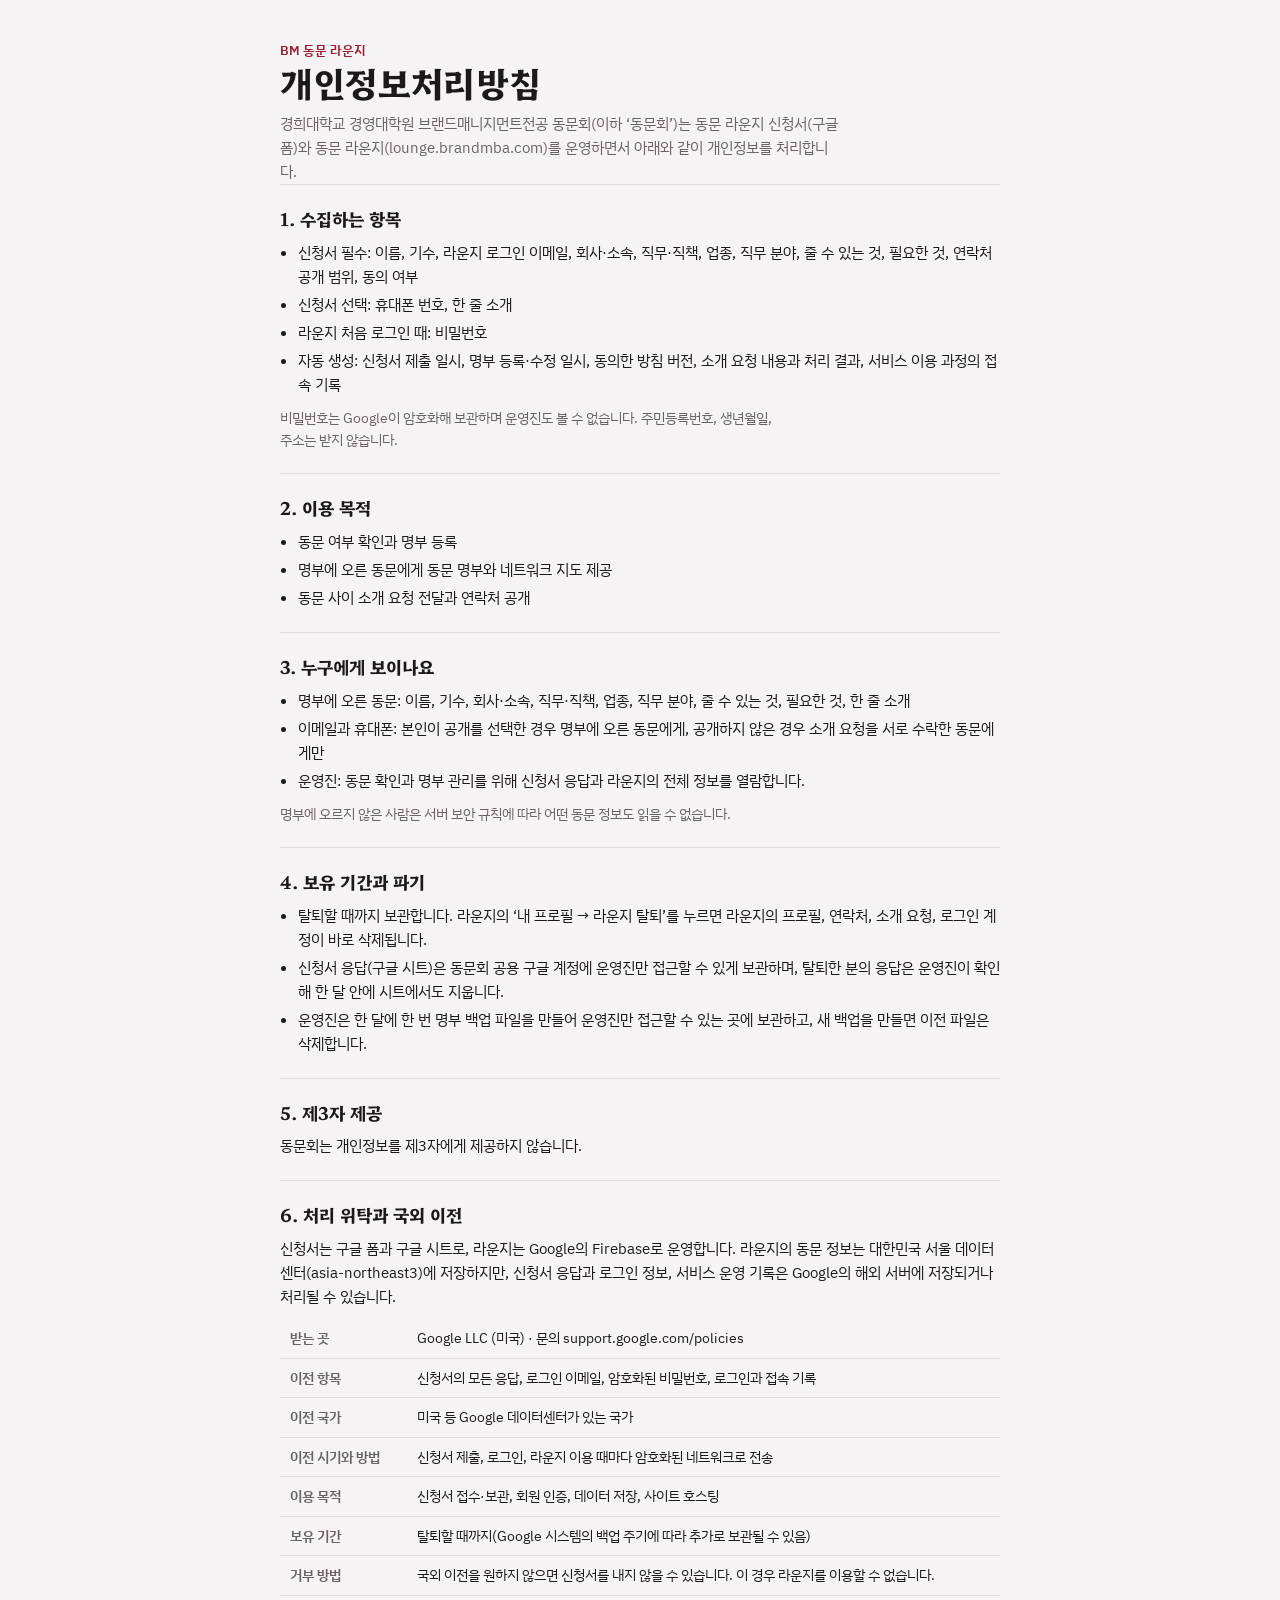
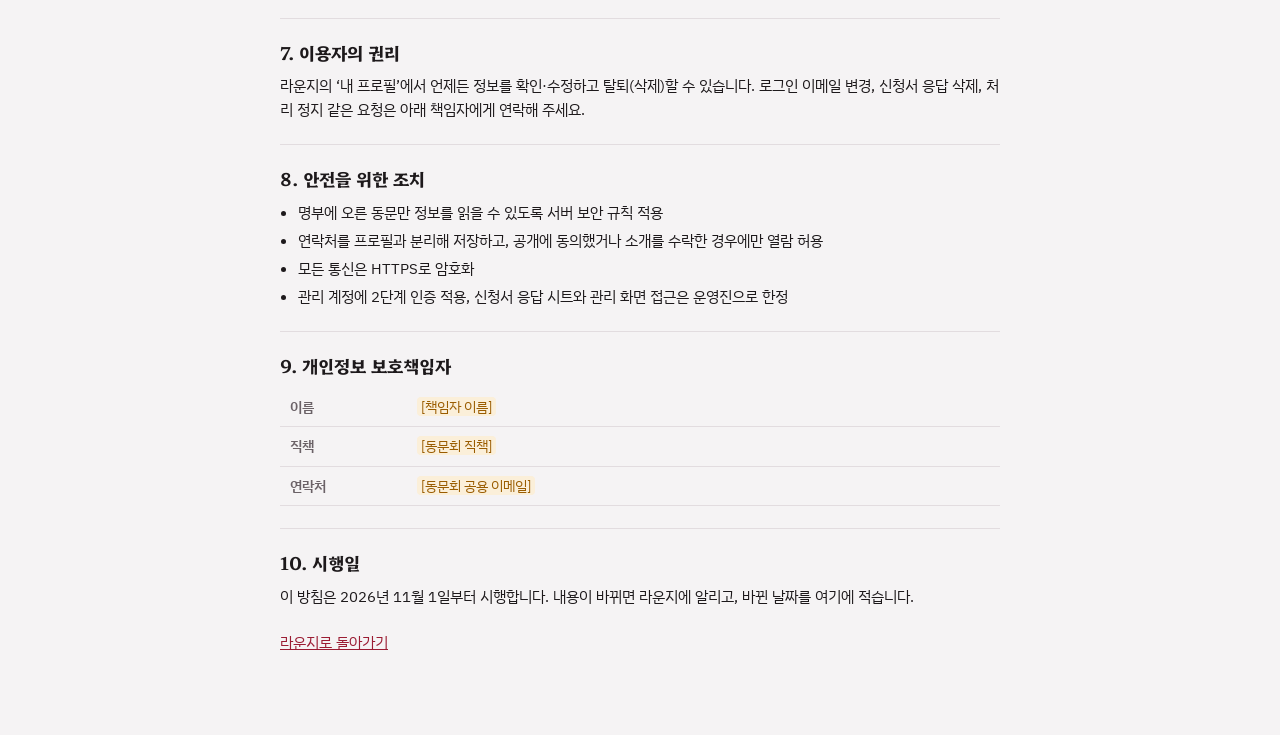
==== public/privacy.html @ b23e91c6 "BM 동문 라운지 첫 버전 - 구글 폼 신청서 → 운영진 가져오기 → 처음 로그인 흐름 - 네트워크 지도, 동문 명부, 소개 요청, 내 프로필·탈퇴 - 운영진 화면: 신청서 가져오" ====
<!doctype html>
<html lang="ko">
<head>
<meta charset="utf-8">
<meta name="viewport" content="width=device-width, initial-scale=1, viewport-fit=cover">
<title>개인정보처리방침 · BM 동문 라운지</title>
<meta name="robots" content="noindex">
<link rel="preconnect" href="https://fonts.googleapis.com">
<link rel="preconnect" href="https://fonts.gstatic.com" crossorigin>
<link rel="stylesheet" href="https://fonts.googleapis.com/css2?family=Hahmlet:wght@700&family=IBM+Plex+Sans+KR:wght@400;500;600&display=swap">
<link rel="stylesheet" href="styles.css">
<style>
.policy{max-width:760px;margin-inline:auto;padding-inline:20px;padding-block:40px 80px}
.policy h1{margin-bottom:8px}
.policy section{padding-block:22px;border-top:1px solid var(--line);display:grid;gap:10px}
.policy h2{font-size:1.1rem}
.policy ul{padding-left:1.2em;display:grid;gap:4px}
.policy table{border-collapse:collapse;width:100%;font-size:.88rem}
.policy th,.policy td{text-align:left;vertical-align:top;padding:8px 10px;border-bottom:1px solid var(--line)}
.policy th{width:9em;color:var(--muted);font-weight:600}
.fill{background:var(--warn-soft);color:var(--warn);padding:0 4px;border-radius:4px}
.tw{overflow-x:auto}
</style>
</head>
<body>
<article class="policy">
  <p class="eyebrow-k">BM 동문 라운지</p>
  <h1>개인정보처리방침</h1>
  <p class="sub">경희대학교 경영대학원 브랜드매니지먼트전공 동문회(이하 ‘동문회’)는 동문 라운지 신청서(구글 폼)와 동문 라운지(lounge.brandmba.com)를 운영하면서 아래와 같이 개인정보를 처리합니다.</p>

  <section>
    <h2>1. 수집하는 항목</h2>
    <ul>
      <li>신청서 필수: 이름, 기수, 라운지 로그인 이메일, 회사·소속, 직무·직책, 업종, 직무 분야, 줄 수 있는 것, 필요한 것, 연락처 공개 범위, 동의 여부</li>
      <li>신청서 선택: 휴대폰 번호, 한 줄 소개</li>
      <li>라운지 처음 로그인 때: 비밀번호</li>
      <li>자동 생성: 신청서 제출 일시, 명부 등록·수정 일시, 동의한 방침 버전, 소개 요청 내용과 처리 결과, 서비스 이용 과정의 접속 기록</li>
    </ul>
    <p class="hint">비밀번호는 Google이 암호화해 보관하며 운영진도 볼 수 없습니다. 주민등록번호, 생년월일, 주소는 받지 않습니다.</p>
  </section>

  <section>
    <h2>2. 이용 목적</h2>
    <ul>
      <li>동문 여부 확인과 명부 등록</li>
      <li>명부에 오른 동문에게 동문 명부와 네트워크 지도 제공</li>
      <li>동문 사이 소개 요청 전달과 연락처 공개</li>
    </ul>
  </section>

  <section>
    <h2>3. 누구에게 보이나요</h2>
    <ul>
      <li>명부에 오른 동문: 이름, 기수, 회사·소속, 직무·직책, 업종, 직무 분야, 줄 수 있는 것, 필요한 것, 한 줄 소개</li>
      <li>이메일과 휴대폰: 본인이 공개를 선택한 경우 명부에 오른 동문에게, 공개하지 않은 경우 소개 요청을 서로 수락한 동문에게만</li>
      <li>운영진: 동문 확인과 명부 관리를 위해 신청서 응답과 라운지의 전체 정보를 열람합니다.</li>
    </ul>
    <p class="hint">명부에 오르지 않은 사람은 서버 보안 규칙에 따라 어떤 동문 정보도 읽을 수 없습니다.</p>
  </section>

  <section>
    <h2>4. 보유 기간과 파기</h2>
    <ul>
      <li>탈퇴할 때까지 보관합니다. 라운지의 ‘내 프로필 → 라운지 탈퇴’를 누르면 라운지의 프로필, 연락처, 소개 요청, 로그인 계정이 바로 삭제됩니다.</li>
      <li>신청서 응답(구글 시트)은 동문회 공용 구글 계정에 운영진만 접근할 수 있게 보관하며, 탈퇴한 분의 응답은 운영진이 확인해 한 달 안에 시트에서도 지웁니다.</li>
      <li>운영진은 한 달에 한 번 명부 백업 파일을 만들어 운영진만 접근할 수 있는 곳에 보관하고, 새 백업을 만들면 이전 파일은 삭제합니다.</li>
    </ul>
  </section>

  <section>
    <h2>5. 제3자 제공</h2>
    <p>동문회는 개인정보를 제3자에게 제공하지 않습니다.</p>
  </section>

  <section>
    <h2>6. 처리 위탁과 국외 이전</h2>
    <p>신청서는 구글 폼과 구글 시트로, 라운지는 Google의 Firebase로 운영합니다. 라운지의 동문 정보는 대한민국 서울 데이터센터(asia-northeast3)에 저장하지만, 신청서 응답과 로그인 정보, 서비스 운영 기록은 Google의 해외 서버에 저장되거나 처리될 수 있습니다.</p>
    <div class="tw"><table>
      <tr><th>받는 곳</th><td>Google LLC (미국) · 문의 support.google.com/policies</td></tr>
      <tr><th>이전 항목</th><td>신청서의 모든 응답, 로그인 이메일, 암호화된 비밀번호, 로그인과 접속 기록</td></tr>
      <tr><th>이전 국가</th><td>미국 등 Google 데이터센터가 있는 국가</td></tr>
      <tr><th>이전 시기와 방법</th><td>신청서 제출, 로그인, 라운지 이용 때마다 암호화된 네트워크로 전송</td></tr>
      <tr><th>이용 목적</th><td>신청서 접수·보관, 회원 인증, 데이터 저장, 사이트 호스팅</td></tr>
      <tr><th>보유 기간</th><td>탈퇴할 때까지(Google 시스템의 백업 주기에 따라 추가로 보관될 수 있음)</td></tr>
      <tr><th>거부 방법</th><td>국외 이전을 원하지 않으면 신청서를 내지 않을 수 있습니다. 이 경우 라운지를 이용할 수 없습니다.</td></tr>
    </table></div>
  </section>

  <section>
    <h2>7. 이용자의 권리</h2>
    <p>라운지의 ‘내 프로필’에서 언제든 정보를 확인·수정하고 탈퇴(삭제)할 수 있습니다. 로그인 이메일 변경, 신청서 응답 삭제, 처리 정지 같은 요청은 아래 책임자에게 연락해 주세요.</p>
  </section>

  <section>
    <h2>8. 안전을 위한 조치</h2>
    <ul>
      <li>명부에 오른 동문만 정보를 읽을 수 있도록 서버 보안 규칙 적용</li>
      <li>연락처를 프로필과 분리해 저장하고, 공개에 동의했거나 소개를 수락한 경우에만 열람 허용</li>
      <li>모든 통신은 HTTPS로 암호화</li>
      <li>관리 계정에 2단계 인증 적용, 신청서 응답 시트와 관리 화면 접근은 운영진으로 한정</li>
    </ul>
  </section>

  <section>
    <h2>9. 개인정보 보호책임자</h2>
    <div class="tw"><table>
      <tr><th>이름</th><td><span class="fill">[책임자 이름]</span></td></tr>
      <tr><th>직책</th><td><span class="fill">[동문회 직책]</span></td></tr>
      <tr><th>연락처</th><td><span class="fill">[동문회 공용 이메일]</span></td></tr>
    </table></div>
  </section>

  <section>
    <h2>10. 시행일</h2>
    <p>이 방침은 2026년 11월 1일부터 시행합니다. 내용이 바뀌면 라운지에 알리고, 바뀐 날짜를 여기에 적습니다.</p>
  </section>

  <p><a href="./">라운지로 돌아가기</a></p>
</article>
</body>
</html>
---- public/styles.css ----
/* BM 동문 라운지
   종이 같은 바탕에 경희 크림슨 한 가지를 포인트로 쓰고,
   네트워크 지도만 어두운 밤하늘 무대로 둡니다(두 테마 모두 같은 무대). */
:root{
  --paper:#f5f3f4; --surface:#ffffff; --sunk:#eeeaec; --ink:#1d191b; --muted:#6b6267; --line:#e2dcdf;
  --crimson:#9b1c33; --crimson-ink:#ffffff; --crimson-soft:#f6e7ea;
  --ok:#1f7a4d; --ok-soft:#e2f1e8; --warn:#9a5c00; --warn-soft:#fbefd9; --danger:#b42318;
  --st-bg:#110c0f; --st-ink:#f1e9e4; --st-muted:#a3949a; --st-line:rgba(241,233,228,.12); --st-glass:rgba(26,17,22,.72);
  --st-amber:#c98500; --st-crimson:#ff5d79; --st-gold:#d9b46a;
  --display:'Hahmlet','Noto Serif KR','AppleMyungjo',serif;
  --body:'IBM Plex Sans KR','Apple SD Gothic Neo','Malgun Gothic',system-ui,sans-serif;
  --mono:'IBM Plex Mono',ui-monospace,'SFMono-Regular',Menlo,monospace;
  color-scheme:light;
}
@media (prefers-color-scheme: dark){
  :root{
    --paper:#141113; --surface:#1d191b; --sunk:#272225; --ink:#f2edef; --muted:#a69ca1; --line:#342e31;
    --crimson:#e5637a; --crimson-ink:#1b0b10; --crimson-soft:#3b1d25;
    --ok:#5cc48f; --ok-soft:#163024; --warn:#e5a845; --warn-soft:#33260f; --danger:#f97066;
    color-scheme:dark;
  }
}

/* ---------- 기본 ---------- */
*{box-sizing:border-box}
html{-webkit-text-size-adjust:100%}
body{margin:0;background:var(--paper);color:var(--ink);font-family:var(--body);font-size:15px;line-height:1.6;-webkit-font-smoothing:antialiased;padding-bottom:env(safe-area-inset-bottom,0px)}
[hidden]{display:none!important}
img{max-width:100%}
h1,h2,h3,h4{margin:0;text-wrap:balance}
h1{font-family:var(--display);font-weight:700;font-size:clamp(1.55rem,1.15rem + 1.5vw,2.2rem);line-height:1.25;letter-spacing:-.01em}
h2{font-family:var(--display);font-weight:700;font-size:1.2rem;line-height:1.35}
p,dl,dd,ol,ul{margin:0}
a{color:var(--crimson)}
button{font:inherit;color:inherit;cursor:pointer}
input,textarea{font:inherit;color:inherit}
code{font-family:var(--mono);font-size:.86em;background:var(--sunk);padding:2px 7px;border-radius:6px;overflow-wrap:anywhere}
:focus-visible{outline:2px solid var(--crimson);outline-offset:2px}
.wrap{max-width:1120px;margin-inline:auto;padding-inline:20px}
.wrap.narrow{max-width:760px}
.wrap.wide{max-width:1360px}
main{padding-block:28px 80px;min-height:60vh}
.sr-only{position:absolute;width:1px;height:1px;overflow:hidden;clip:rect(0 0 0 0);white-space:nowrap}
.eyebrow{font-family:var(--mono);font-size:.72rem;letter-spacing:.16em;color:var(--crimson)}
.eyebrow-k{font-size:.8rem;font-weight:600;color:var(--crimson)}
.sub{color:var(--muted);max-width:62ch}
.hint{color:var(--muted);font-size:.86rem;max-width:62ch}
.muted{color:var(--muted)}
.mini{font-size:.76rem;color:var(--muted)}
.card{background:var(--surface);border:1px solid var(--line);border-radius:14px}
.boot{display:flex;align-items:center;justify-content:center;gap:10px;padding-block:120px;color:var(--muted)}
.spinner{width:18px;height:18px;border-radius:50%;border:2px solid var(--line);border-top-color:var(--crimson);animation:spin .8s linear infinite}
@keyframes spin{to{transform:rotate(360deg)}}

/* ---------- 상단 바 ---------- */
.bar{background:var(--surface);border-bottom:1px solid var(--line);position:sticky;top:0;z-index:20;padding-top:env(safe-area-inset-top,0px)}
.bar-in{display:flex;align-items:center;gap:10px 24px;padding-block:10px;flex-wrap:wrap}
.brand{display:flex;align-items:center;gap:10px;text-decoration:none;color:var(--ink)}
.brand b{display:block;font-family:var(--display);font-size:1.05rem;line-height:1.2}
.brand small{display:block;font-size:.72rem;color:var(--muted)}
.nav{display:flex;gap:4px;flex:1;min-width:0;overflow-x:auto}
.nav a{position:relative;display:inline-flex;align-items:center;gap:6px;padding:8px 12px;border-radius:8px;color:var(--muted);font-weight:500;white-space:nowrap;text-decoration:none}
.nav a:hover{color:var(--ink);background:var(--sunk)}
.nav a[aria-current="page"]{color:var(--crimson);background:var(--crimson-soft);font-weight:600}
.dot-n{min-width:18px;height:18px;padding:0 5px;border-radius:999px;background:var(--crimson);color:var(--crimson-ink);font-size:.7rem;font-weight:700;display:inline-flex;align-items:center;justify-content:center}
.who{display:flex;align-items:center;gap:10px;margin-left:auto;min-width:0}
.who-name{font-weight:600;font-size:.9rem;white-space:nowrap;overflow:hidden;text-overflow:ellipsis}
.who-name span{color:var(--muted);font-weight:400}
@media (max-width:760px){.brand small{display:none}.nav{order:3;flex-basis:100%}}

/* ---------- 버튼 ---------- */
.btn{display:inline-flex;align-items:center;justify-content:center;gap:6px;border-radius:8px;padding:10px 16px;font-weight:600;font-size:.92rem;border:1px solid transparent;line-height:1.2;min-height:42px;text-align:center;text-decoration:none}
.btn:disabled{opacity:.6;cursor:progress}
.btn-primary{background:var(--crimson);color:var(--crimson-ink)}
.btn-primary:hover:not(:disabled){filter:brightness(1.08)}
.btn-ghost{background:var(--surface);border-color:var(--line);color:var(--ink)}
.btn-ghost:hover:not(:disabled){border-color:var(--muted)}
.btn-danger{background:var(--danger);color:#fff}
.btn-danger-ghost{background:none;border-color:var(--danger);color:var(--danger)}
.btn-sm{padding:6px 12px;min-height:34px;font-size:.84rem}
.btn-block{width:100%}
.linklike{border:0;background:none;color:var(--muted);text-decoration:underline;text-underline-offset:3px;padding:0;font-size:.85rem;justify-self:start}
.row-btns{display:flex;flex-wrap:wrap;gap:8px;align-items:center}

/* ---------- 로그인 ---------- */
.login{display:grid;grid-template-columns:minmax(0,1.1fr) minmax(0,.9fr);gap:56px;align-items:start;padding-block:16px}
@media (max-width:880px){.login{grid-template-columns:minmax(0,1fr);gap:28px}}
.login-intro{display:grid;gap:18px;align-content:start}
.login-intro h1{font-size:clamp(2.1rem,1.3rem + 2.8vw,3.3rem);line-height:1.12;letter-spacing:-.02em}
.lead{font-size:1.03rem;color:var(--muted);max-width:44ch}
.flow{list-style:none;padding:0;display:grid;grid-template-columns:repeat(4,minmax(0,1fr));gap:10px;counter-reset:f;margin-top:6px}
@media (max-width:560px){.flow{grid-template-columns:repeat(2,minmax(0,1fr))}}
.flow li{display:grid;gap:2px;padding-top:10px;border-top:2px solid var(--line);font-size:.84rem;counter-increment:f}
.flow li b::before{content:counter(f) ". ";color:var(--crimson)}
.flow li span{color:var(--muted)}
.login-box{padding:24px;display:grid;gap:18px}
.tabs{display:flex;border-bottom:1px solid var(--line)}
.tabs button{flex:1;border:0;background:none;padding:10px;font-weight:600;color:var(--muted);border-bottom:2px solid transparent;margin-bottom:-1px}
.tabs button[aria-selected="true"]{color:var(--ink);border-color:var(--crimson)}
.stack{display:grid;gap:14px}
.or{display:flex;align-items:center;gap:10px;color:var(--muted);font-size:.8rem}
.or::before,.or::after{content:"";flex:1;height:1px;background:var(--line)}

/* ---------- 폼 ---------- */
.page-head{display:grid;gap:6px;margin-bottom:22px}
.page-head.split{grid-template-columns:minmax(0,auto) minmax(0,1fr);align-items:end;gap:8px 40px}
.page-head.split .sub{justify-self:end;text-align:right;max-width:52ch}
@media (max-width:900px){.page-head.split{grid-template-columns:minmax(0,1fr)}.page-head.split .sub{justify-self:start;text-align:left}}
.field{display:grid;gap:6px;min-width:0}
.field label,.label{font-size:.86rem;font-weight:600}
.field small,.label small{font-weight:400;color:var(--muted);margin-left:6px;font-variant-numeric:tabular-nums}
.static{min-height:44px;display:flex;align-items:center;padding:0 12px;border-radius:8px;background:var(--sunk);color:var(--muted)}
input[type=text],input[type=email],input[type=password],input[type=search],input[type=tel],textarea{width:100%;background:var(--surface);border:1px solid var(--line);border-radius:8px;padding:10px 12px;min-height:44px}
textarea{resize:vertical;line-height:1.55}
input:focus,textarea:focus{border-color:var(--crimson);outline:none;box-shadow:0 0 0 3px var(--crimson-soft)}
[aria-invalid="true"]{border-color:var(--crimson)}
.picks[aria-invalid="true"] .pick{border-color:var(--crimson)}
.ferr{color:var(--danger);font-size:.8rem}
.ferr:empty{display:none}
.fs{display:grid;gap:16px;padding-block:22px;border-top:1px solid var(--line)}
.g2{display:grid;grid-template-columns:repeat(2,minmax(0,1fr));gap:14px}
@media (max-width:560px){.g2{grid-template-columns:minmax(0,1fr)}}
.picks{display:flex;flex-wrap:wrap;gap:8px}
.picks:focus{outline:none}
.pick{display:inline-flex;align-items:center;gap:6px;border:1px solid var(--line);background:var(--surface);border-radius:999px;padding:6px 13px;font-size:.86rem;color:var(--ink);min-height:36px}
.pick:hover{border-color:var(--muted)}
.pick[aria-pressed="true"]{background:var(--crimson-soft);border-color:var(--crimson);color:var(--crimson);font-weight:600}
.check{display:grid;grid-template-columns:auto minmax(0,1fr);gap:10px;align-items:start;font-size:.9rem;cursor:pointer}
.check input{width:18px;height:18px;margin:3px 0 0;accent-color:var(--crimson)}
.check small{display:block;color:var(--muted);font-size:.8rem}
.form-foot{display:flex;flex-wrap:wrap;align-items:center;gap:10px;justify-content:flex-end;padding-top:20px;border-top:1px solid var(--line)}
.err-sum{color:var(--danger);font-size:.86rem;margin-right:auto}

/* ---------- 인증·대기 ---------- */
.pend{padding:28px;display:grid;gap:18px}
.steps{list-style:none;padding:0;display:grid;grid-template-columns:repeat(3,minmax(0,1fr));gap:10px}
.steps li{display:grid;gap:2px;padding-top:10px;border-top:3px solid var(--line);font-size:.84rem}
.steps li b{font-size:.92rem}
.steps li span{color:var(--muted)}
.steps li.done{border-color:var(--ok)}
.steps li.now,.steps li.warn{border-color:var(--warn)}
.kv{display:grid;grid-template-columns:max-content minmax(0,1fr);gap:10px 18px;font-size:.9rem;align-items:baseline}
.kv dt{color:var(--muted);font-size:.84rem}
.tags{display:flex;flex-wrap:wrap;gap:4px}
.tag{font-size:.76rem;padding:2px 9px;border-radius:999px;background:var(--sunk);color:var(--ink)}
.badge{display:inline-flex;align-items:center;font-size:.72rem;font-weight:600;padding:2px 9px;border-radius:999px;line-height:1.6;white-space:nowrap;background:var(--sunk);color:var(--muted)}
.badge.warn{background:var(--warn-soft);color:var(--warn)}
.badge.ok{background:var(--ok-soft);color:var(--ok)}
.me-tag{font-family:var(--body);font-size:.7rem;background:var(--crimson);color:var(--crimson-ink);padding:1px 8px;border-radius:999px;font-weight:600;line-height:1.6}

/* ---------- 명부 ---------- */
.toolbar{display:grid;gap:12px;margin-bottom:12px}
.toolbar input[type=search]{min-height:48px;font-size:1rem}
.filters{display:flex;flex-wrap:wrap;gap:6px}
.toggle{display:inline-flex;align-items:center;gap:8px;font-size:.9rem;cursor:pointer;justify-self:start}
.toggle input{accent-color:var(--crimson);width:18px;height:18px;margin:0}
.count{color:var(--muted);font-size:.85rem;margin-bottom:12px;font-variant-numeric:tabular-nums}
.dir-grid{display:grid;grid-template-columns:repeat(auto-fill,minmax(250px,1fr));gap:12px}
.dcard{display:grid;gap:6px;align-content:start;text-align:left;background:var(--surface);border:1px solid var(--line);border-radius:14px;padding:16px;color:var(--ink);transition:border-color .15s}
.dcard:hover{border-color:var(--crimson)}
.dtop{display:flex;justify-content:space-between;gap:8px;font-size:.78rem;color:var(--muted)}
.coh{font-variant-numeric:tabular-nums;font-weight:600;color:var(--ink)}
.dname{font-family:var(--display);font-size:1.2rem;font-weight:700;display:flex;align-items:center;gap:8px;line-height:1.3}
.drole{font-size:.86rem;color:var(--muted)}
.dmatch{font-size:.78rem;color:var(--crimson);font-weight:600}
.empty{grid-column:1/-1;padding:28px;text-align:center;color:var(--muted);border:1px dashed var(--line);border-radius:14px}

/* ---------- 소개 요청 ---------- */
.isec{display:grid;gap:10px;margin-bottom:28px}
.isec h2 .muted{font-family:var(--body);font-weight:500;font-size:.9rem;margin-left:4px}
.icard{background:var(--surface);border:1px solid var(--line);border-radius:14px;padding:16px 18px;display:grid;gap:10px}
.icard header{display:flex;flex-wrap:wrap;align-items:center;gap:6px 10px}
.icard header b{font-size:1rem}
.icard header > span:not(.badge){color:var(--muted);font-size:.85rem}
.icard time{margin-left:auto;font-size:.8rem;color:var(--muted)}
.imsg{white-space:pre-wrap;font-size:.92rem;padding-left:12px;border-left:2px solid var(--line)}
.contact{font-size:.9rem;display:flex;flex-wrap:wrap;gap:8px;align-items:center}

/* ---------- 내 프로필 ---------- */
.me-grid{display:grid;grid-template-columns:minmax(0,340px) minmax(0,1fr);gap:16px;align-items:start}
@media (max-width:780px){.me-grid{grid-template-columns:minmax(0,1fr)}}
.mcard{background-color:var(--crimson);color:var(--crimson-ink);border-radius:16px;padding:20px 22px;display:grid;gap:28px;min-height:210px;align-content:space-between;
  background-image:repeating-radial-gradient(circle at 118% 128%,transparent 0 13px,color-mix(in srgb,var(--crimson-ink) 9%,transparent) 13px 14px)}
.mc-top{display:flex;align-items:center;justify-content:space-between;gap:10px}
.mc-eyebrow{font-family:var(--mono);font-size:.68rem;letter-spacing:.16em;text-align:right;line-height:1.5}
.mc-name{font-family:var(--display);font-size:1.75rem;font-weight:700;line-height:1.2}
.mc-meta{font-size:.9rem}
.mc-no{font-family:var(--mono);font-size:.76rem;letter-spacing:.1em;margin-top:6px;opacity:.85}
.me-body{padding:20px;display:grid;gap:18px}
.me-links{margin-top:16px;padding:16px 20px;display:flex;flex-wrap:wrap;gap:12px;align-items:center;justify-content:space-between}
.me-links b{color:var(--crimson);font-variant-numeric:tabular-nums}
.danger{margin-top:40px;padding-top:20px;border-top:1px solid var(--line);display:grid;gap:8px;justify-items:start}
.danger h2{font-size:1rem}

/* ---------- 운영진 ---------- */
.tiles{display:grid;grid-template-columns:repeat(auto-fit,minmax(160px,1fr));gap:12px;margin-bottom:28px}
.tile{padding:16px 18px;display:grid;gap:2px}
.tile span{font-size:.8rem;color:var(--muted)}
.tile b{font-family:var(--display);font-size:1.85rem;font-variant-numeric:tabular-nums;line-height:1.2}
.tile b small{font-family:var(--body);font-size:.85rem;font-weight:500;color:var(--muted);margin-left:2px}
.tile.warn b{color:var(--warn)}
.adm-sec{margin-bottom:28px;display:grid;gap:10px}
.adm-all{padding:0}
.adm-all summary{cursor:pointer;padding:14px 18px;font-weight:600}
.adm-all .arows{padding:0 12px 12px}
.sec-head{display:flex;align-items:center;gap:10px;flex-wrap:wrap}
.sec-head .push{margin-left:auto}
.arows{display:grid;gap:8px}
.arow{display:grid;grid-template-columns:minmax(0,1.4fr) minmax(0,1.5fr) minmax(0,1fr) auto auto;gap:8px 16px;align-items:center;background:var(--surface);border:1px solid var(--line);border-radius:12px;padding:12px 16px}
.a-who b{font-size:.98rem}
.a-who > span{color:var(--muted);font-size:.85rem;margin-left:4px}
.a-who small{display:block;color:var(--muted);font-size:.78rem;overflow-wrap:anywhere}
.a-job{font-size:.88rem}
.a-ind{font-size:.85rem;color:var(--muted)}
.a-date{font-size:.8rem;color:var(--muted);font-variant-numeric:tabular-nums;white-space:nowrap}
.a-act{display:flex;gap:6px;flex-wrap:wrap}
@media (max-width:760px){
  .arow{grid-template-columns:minmax(0,1fr) auto}
  .a-job,.a-ind{grid-column:1}
  .a-date{grid-column:2;grid-row:1;justify-self:end}
  .a-act{grid-column:1/-1}
}
.two{display:grid;grid-template-columns:repeat(auto-fit,minmax(280px,1fr));gap:12px;margin-bottom:20px}
.dist,.backup{padding:18px;display:grid;gap:12px;align-content:start}
.drow{display:grid;grid-template-columns:9em minmax(0,1fr) 2.2em;gap:10px;align-items:center;font-size:.84rem}
.dbar{height:8px;border-radius:999px;background:var(--sunk);overflow:hidden}
.dbar i{display:block;height:100%;border-radius:999px;background:var(--crimson)}
.drow b{text-align:right;font-variant-numeric:tabular-nums}

/* ---------- 신청서 가져오기 ---------- */
.linkish{color:var(--crimson);font-weight:600}
.imp{padding:20px;display:grid;gap:14px;margin-bottom:28px}
.howto{padding-left:1.2em;display:grid;gap:4px;font-size:.9rem;color:var(--muted);max-width:72ch}
.howto b{color:var(--ink);font-weight:600}
.howto li::marker{color:var(--crimson);font-weight:700}
.imp-opts{gap:10px 20px}
.imp-opts .check{font-size:.86rem}
.file-btn{cursor:pointer}
.file-btn:focus-within{outline:2px solid var(--crimson);outline-offset:2px}
.imp-sum{display:flex;flex-wrap:wrap;gap:6px 18px;font-size:.9rem;padding:12px 14px;border-radius:10px;background:var(--sunk)}
.imp-sum b{font-family:var(--display);font-size:1.15rem;margin-right:2px;font-variant-numeric:tabular-nums}
.imp-sum .w b{color:var(--warn)}
.imp-sum .e b{color:var(--danger)}
.imp-table{overflow:auto;max-height:420px;border:1px solid var(--line);border-radius:10px;margin-block:10px}
.imp-table table{border-collapse:collapse;width:100%;min-width:560px;font-size:.84rem}
.imp-table th,.imp-table td{text-align:left;padding:7px 10px;border-bottom:1px solid var(--line);vertical-align:top}
.imp-table th{position:sticky;top:0;background:var(--surface);font-size:.74rem;color:var(--muted);font-weight:600}
.imp-table td.num{font-variant-numeric:tabular-nums;white-space:nowrap}
.imp-table td small{display:block;color:var(--danger);font-size:.76rem}
.imp-table tr.ok td:last-child{color:var(--ok);font-weight:600}
.imp-table tr.warn td:last-child{color:var(--warn);font-weight:600}
.imp-table tr.err td:last-child{color:var(--danger);font-weight:600}
.imp-fatal{color:var(--danger);font-size:.9rem}
.imp-done{padding:12px 14px;border-radius:10px;background:var(--ok-soft);color:var(--ok);font-size:.9rem}
#adm-q{margin-bottom:4px}

/* ---------- 모달·알림 ---------- */
#modal{position:fixed;inset:0;z-index:50;display:grid;place-items:center;padding:16px}
.m-back{position:absolute;inset:0;background:rgba(18,8,12,.5)}
.m-panel{position:relative;background:var(--surface);color:var(--ink);border-radius:16px;max-width:560px;width:100%;max-height:calc(100% - 16px);overflow:auto;padding:24px;display:grid;gap:16px;box-shadow:0 24px 60px rgba(0,0,0,.28);outline:none}
.m-x{position:absolute;top:10px;right:10px;width:38px;height:38px;border:0;background:none;font-size:1.4rem;line-height:1;color:var(--muted);border-radius:8px}
.m-x:hover{background:var(--sunk)}
.pm-head{display:grid;gap:4px;padding-right:36px}
.pm-head h2{font-size:1.5rem;display:flex;align-items:center;gap:8px}
.intro{font-size:.95rem;padding-left:12px;border-left:2px solid var(--line)}
.rel{background:var(--crimson-soft);border-radius:10px;padding:12px 14px;font-size:.9rem;display:grid;gap:4px}
.rel b{color:var(--crimson)}
#toast{position:fixed;left:50%;bottom:calc(20px + env(safe-area-inset-bottom,0px));transform:translate(-50%,8px);background:var(--ink);color:var(--paper);padding:12px 18px;border-radius:12px;font-size:.9rem;width:max-content;max-width:min(560px,calc(100% - 32px));opacity:0;transition:opacity .2s,transform .2s;z-index:60;box-shadow:0 10px 30px rgba(0,0,0,.2)}
#toast.show{opacity:1;transform:translate(-50%,0)}

/* ---------- 네트워크 지도 무대 ---------- */
.nv-stage{position:relative;background:var(--st-bg);color:var(--st-ink);border-radius:22px;overflow:hidden;box-shadow:0 40px 90px -50px rgba(70,10,28,.7)}
.nv-viz{position:relative;height:clamp(600px,78vh,820px)}
.nv-cv{position:absolute;inset:0;width:100%;height:100%;display:block;cursor:grab}
.nv-stage :focus-visible{outline-color:var(--st-crimson)}
.nv-glass{background:var(--st-glass);backdrop-filter:blur(16px) saturate(1.2);-webkit-backdrop-filter:blur(16px) saturate(1.2);border:1px solid var(--st-line);border-radius:12px}
.nv-ov{position:absolute;left:16px;right:16px;display:flex;flex-wrap:wrap;gap:10px;pointer-events:none;z-index:3}
.nv-ov > *{pointer-events:auto}
.nv-top{top:16px;align-items:center}
.nv-bot{bottom:16px;align-items:flex-end;justify-content:space-between}
@media (min-width:980px){.nv-ov{right:364px}}
.nv-pills{display:inline-flex;padding:4px;gap:2px}
.nv-pills button{border:0;background:none;color:var(--st-muted);padding:7px 14px;border-radius:9px;font-size:.86rem;font-weight:500;white-space:nowrap;transition:background-color .2s,color .2s}
.nv-pills button:hover{color:var(--st-ink)}
.nv-pills button[aria-pressed="true"]{background:rgba(241,233,228,.13);color:var(--st-ink);font-weight:600}
.nv-search{position:relative;flex:1 1 200px;max-width:300px;margin-left:auto}
.nv-search input{width:100%;background:var(--st-glass);border:1px solid var(--st-line);color:var(--st-ink);padding:10px 14px;min-height:42px;border-radius:12px;outline:none;box-shadow:none}
.nv-search input::placeholder{color:var(--st-muted)}
.nv-search input:focus{border-color:rgba(255,93,121,.6);box-shadow:none}
.nv-sugg{position:absolute;top:calc(100% + 6px);left:0;right:0;list-style:none;margin:0;padding:6px;max-height:300px;overflow:auto}
.nv-sugg button{width:100%;text-align:left;border:0;background:none;color:var(--st-ink);padding:8px 10px;border-radius:8px;font-size:.86rem}
.nv-sugg button:hover,.nv-sugg button:focus-visible{background:rgba(241,233,228,.1);outline:none}
.nv-sugg span{color:var(--st-muted);margin-left:6px;font-size:.78rem}
.nv-none{padding:8px 10px;color:var(--st-muted);font-size:.84rem}
.nv-legend{display:flex;flex-wrap:wrap;align-items:center;gap:6px 16px;padding:10px 14px;font-size:.82rem;max-width:620px}
.nv-legend label{display:inline-flex;align-items:center;gap:7px;cursor:pointer}
.nv-legend input{accent-color:var(--st-crimson);width:15px;height:15px;margin:0}
.nv-legend .nv-me-l{cursor:default}
.nv-lh{flex-basis:100%;color:var(--st-muted);font-size:.74rem}
.nv-ring{width:11px;height:11px;border-radius:50%;border:1.5px solid var(--st-gold);display:inline-block;flex:none}
.nv-sw{display:block;flex:none}
.nv-zoom{display:flex;flex-direction:column;padding:4px;gap:2px}
.nv-zoom button{width:36px;height:36px;border:0;background:none;color:var(--st-ink);border-radius:8px;font-size:1.05rem;line-height:1}
.nv-zoom button:hover{background:rgba(241,233,228,.1)}
.nv-tip{position:absolute;z-index:4;pointer-events:none;padding:9px 12px;font-size:.8rem;line-height:1.5;max-width:250px}
.nv-tip b{font-weight:600}
.nv-tip span{color:var(--st-muted)}
.nv-empty{position:absolute;left:50%;top:50%;transform:translate(-50%,-50%);z-index:2;display:grid;gap:4px;padding:16px 20px;max-width:340px;text-align:center;font-size:.86rem}
.nv-empty span{color:var(--st-muted)}
@media (min-width:980px){.nv-empty{left:calc(50% - 174px)}}

.nv-panel{padding:20px;display:grid;gap:18px;align-content:start;z-index:3}
@media (min-width:980px){.nv-panel{position:absolute;top:16px;right:16px;bottom:16px;width:332px;overflow:auto;scrollbar-width:thin;scrollbar-color:rgba(241,233,228,.2) transparent}}
@media (max-width:979px){
  .nv-viz{height:600px}
  .nv-panel{border-top:1px solid var(--st-line);background:transparent;backdrop-filter:none;-webkit-backdrop-filter:none;border-radius:0;border-inline:0;border-bottom:0}
}
.nv-panel.swap{animation:nv-in .45s cubic-bezier(.2,.7,.2,1)}
@keyframes nv-in{from{opacity:0;transform:translateY(6px)}to{opacity:1;transform:none}}
.nv-k{font-family:var(--mono);font-size:.68rem;letter-spacing:.18em;color:var(--st-gold)}
.nv-panel h2{font-family:var(--display);font-weight:700;font-size:1.6rem;line-height:1.25;letter-spacing:-.01em;color:var(--st-ink)}
.nv-me{font-family:var(--body);font-size:.72rem;font-weight:600;padding:2px 9px;border-radius:999px;border:1px solid var(--st-gold);color:var(--st-gold);vertical-align:middle}
.nv-d{color:var(--st-muted);font-size:.86rem}
.nv-ptop{display:flex;align-items:center;justify-content:space-between;gap:10px}
.nv-close{border:1px solid var(--st-line);background:none;color:var(--st-ink);border-radius:999px;padding:4px 12px;font-size:.78rem}
.nv-close:hover{border-color:var(--st-muted)}
.nv-meta{font-size:.84rem;color:var(--st-muted);margin-top:-10px}
.nv-org{font-size:.95rem}
.nv-org span{color:var(--st-muted)}
.nv-give{display:grid;gap:10px}
.nv-give h4{font-size:.74rem;font-weight:600;color:var(--st-muted);margin-bottom:5px}
.nv-chips{display:flex;flex-wrap:wrap;gap:5px}
.nv-chip{font-size:.78rem;padding:3px 10px;border-radius:999px;border:1px solid var(--st-line)}
.nv-chip.give{border-color:rgba(201,133,0,.75)}
.nv-chip.need{border-color:rgba(255,93,121,.6)}
.nv-actions{display:flex;gap:8px;flex-wrap:wrap}
.nv-btn{border:1px solid var(--st-line);background:rgba(241,233,228,.05);color:var(--st-ink);border-radius:10px;padding:8px 14px;font-size:.84rem;font-weight:600;justify-self:start}
.nv-btn:hover{border-color:var(--st-muted)}
.nv-btn.primary{background:var(--st-crimson);border-color:var(--st-crimson);color:#1b0b10}
.nv-sec{display:grid;gap:6px}
.nv-sec h3{display:flex;align-items:baseline;gap:8px;font-size:.8rem;font-weight:600;color:var(--st-muted)}
.nv-sec h3 b{margin-left:auto;color:var(--st-ink);font-variant-numeric:tabular-nums}
.nv-h{font-size:.74rem;color:var(--st-muted);margin-top:-2px}
.nv-row{display:grid;gap:1px;text-align:left;width:100%;border:1px solid var(--st-line);background:rgba(241,233,228,.035);border-radius:10px;padding:8px 11px;color:var(--st-ink);transition:border-color .2s,background-color .2s}
.nv-row:hover{border-color:rgba(255,93,121,.55);background:rgba(255,93,121,.06)}
.nv-pn{font-weight:600;font-size:.88rem}
.nv-pn i{font-style:normal;font-weight:400;color:var(--st-muted);margin-left:6px;font-size:.78rem}
.nv-pw{font-size:.76rem;color:var(--st-gold)}
.nv-names{display:flex;flex-wrap:wrap;gap:5px}
.nv-nm{border:1px solid var(--st-line);background:none;color:var(--st-ink);border-radius:999px;padding:3px 10px;font-size:.78rem}
.nv-nm:hover{border-color:var(--st-muted)}
.nv-more{font-size:.76rem;color:var(--st-muted);align-self:center}
.nv-bar{display:grid;grid-template-columns:7.6em minmax(0,1fr) 2.8em;gap:10px;align-items:center;font-size:.8rem}
.nv-tr{height:6px;border-radius:999px;background:rgba(241,233,228,.08);overflow:hidden}
.nv-tr i{display:block;height:100%;width:var(--w);border-radius:999px;background:var(--st-amber);animation:nv-grow 1.1s cubic-bezier(.2,.7,.2,1) both}
@keyframes nv-grow{from{width:0}}
.nv-bar b{text-align:right;font-weight:600;font-variant-numeric:tabular-nums}
.nv-note{display:flex;gap:9px;align-items:center;font-size:.78rem;color:var(--st-muted);border-top:1px solid var(--st-line);padding-top:14px}

@media (prefers-reduced-motion:reduce){*{animation:none!important;transition:none!important}}
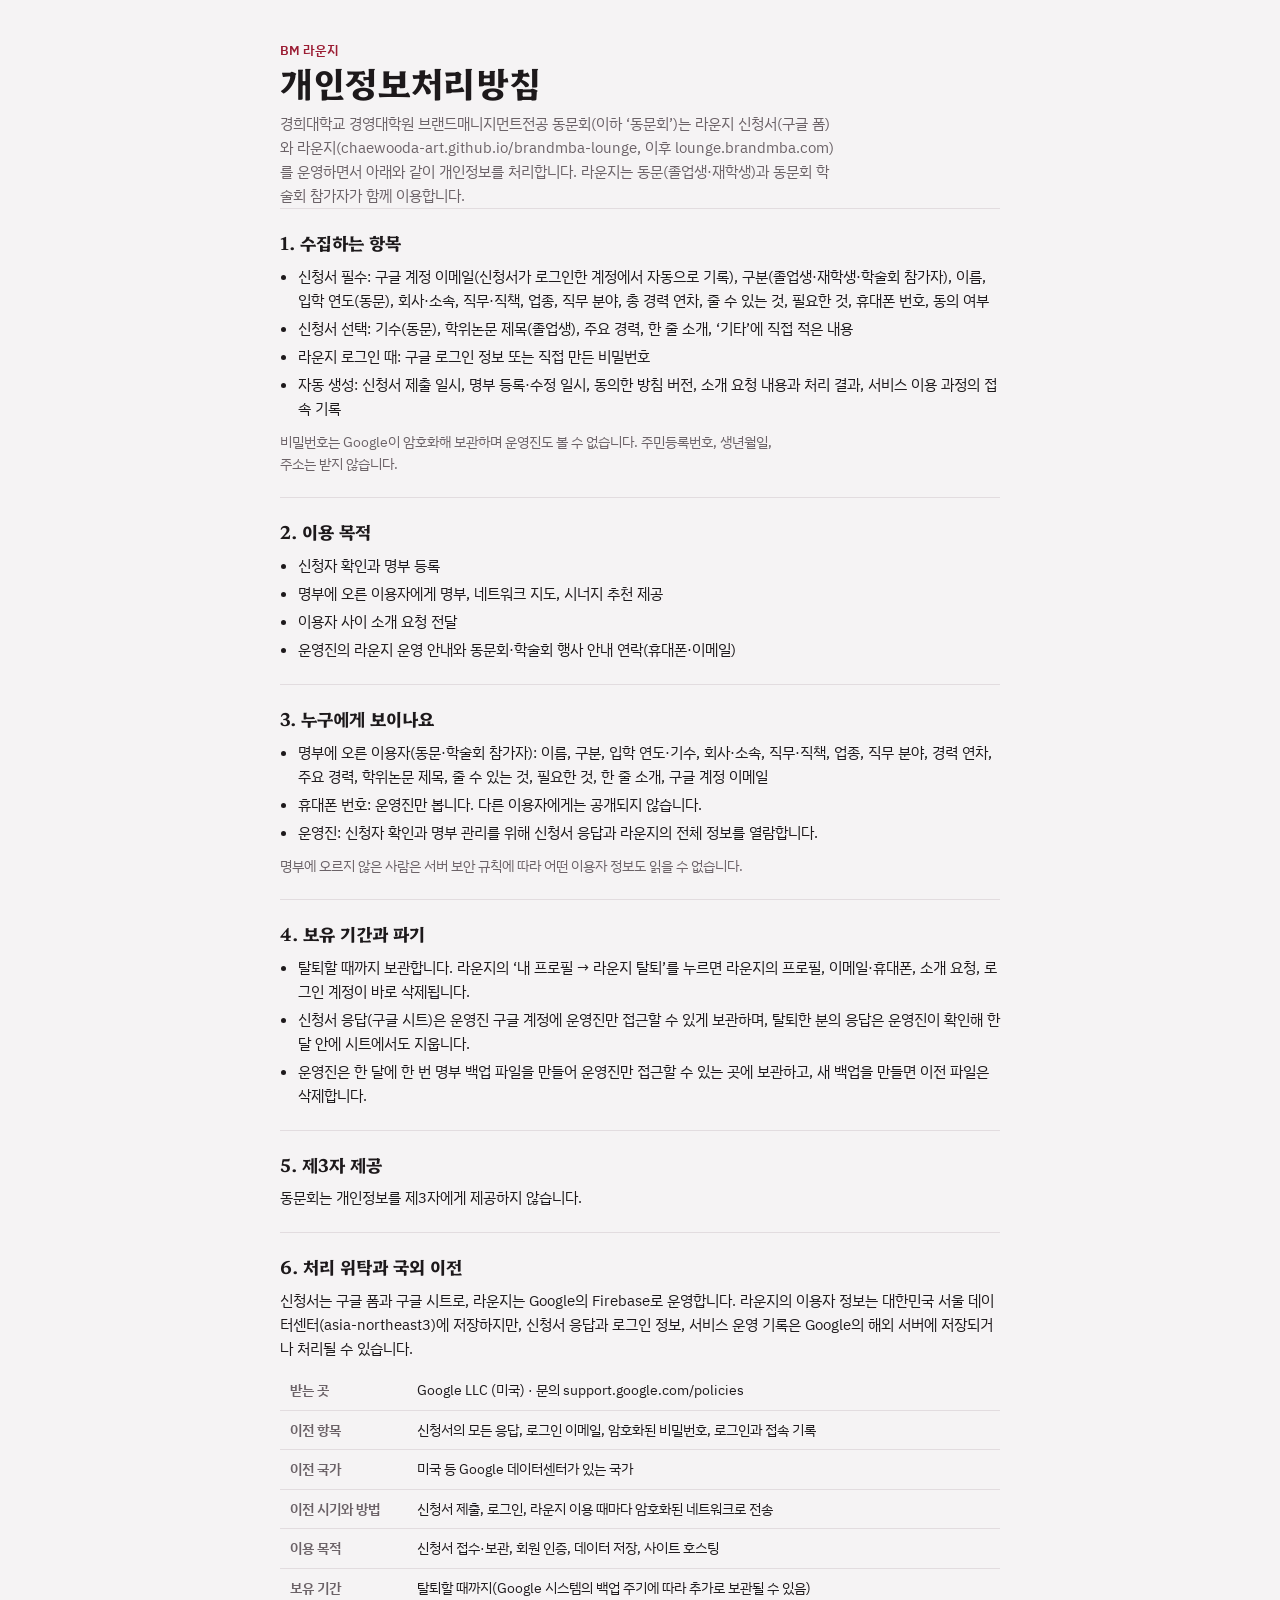
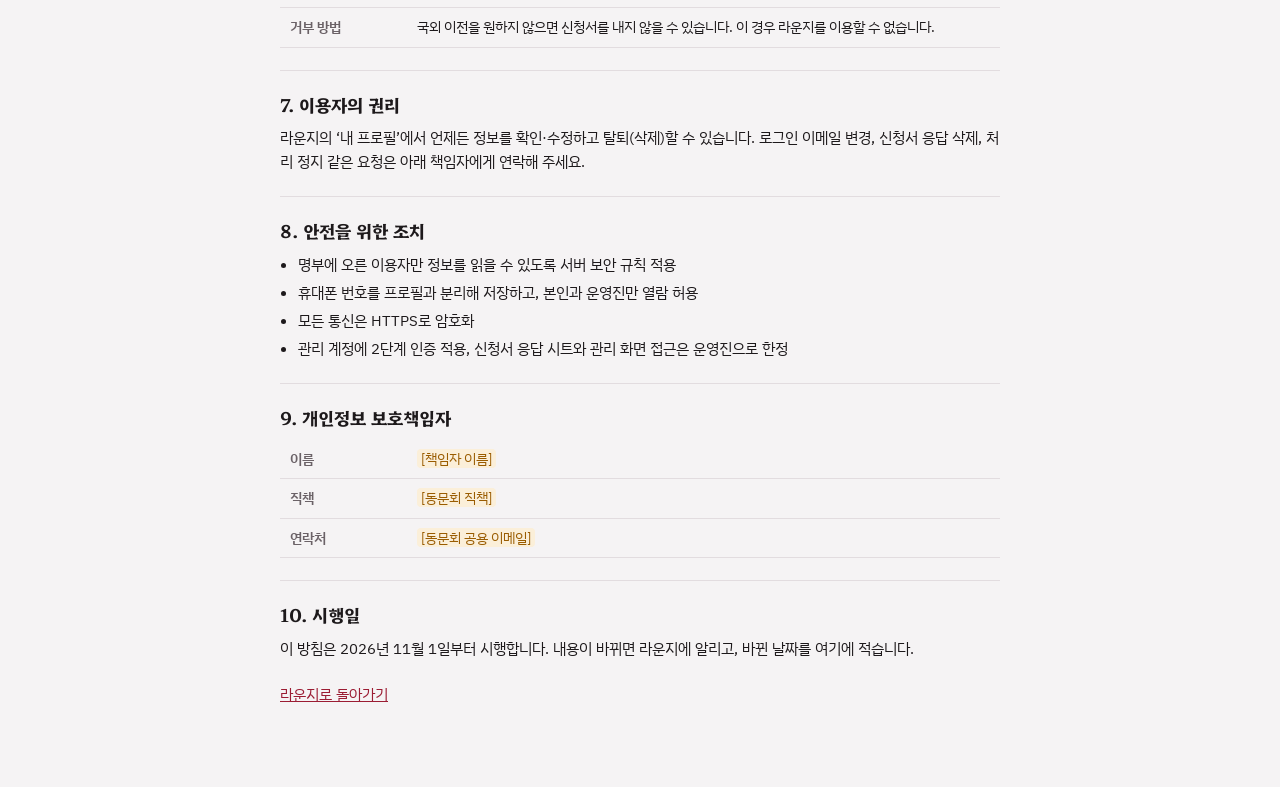
==== commit 71b035f3: "라운지 2판: 구분 3종(졸업생·재학생·학술회 참가자), 입학 연도·직무 복수·기타 직접 입력·경력·논문, 이메일 공개·휴대폰 운영진 전용, 시너지 추천, 구글 로그인 Co-Aut" ====
--- a/public/privacy.html
+++ b/public/privacy.html
@@ -24,16 +24,16 @@
 </head>
 <body>
 <article class="policy">
-  <p class="eyebrow-k">BM 동문 라운지</p>
+  <p class="eyebrow-k">BM 라운지</p>
   <h1>개인정보처리방침</h1>
-  <p class="sub">경희대학교 경영대학원 브랜드매니지먼트전공 동문회(이하 ‘동문회’)는 동문 라운지 신청서(구글 폼)와 동문 라운지(lounge.brandmba.com)를 운영하면서 아래와 같이 개인정보를 처리합니다.</p>
+  <p class="sub">경희대학교 경영대학원 브랜드매니지먼트전공 동문회(이하 ‘동문회’)는 라운지 신청서(구글 폼)와 라운지(chaewooda-art.github.io/brandmba-lounge, 이후 lounge.brandmba.com)를 운영하면서 아래와 같이 개인정보를 처리합니다. 라운지는 동문(졸업생·재학생)과 동문회 학술회 참가자가 함께 이용합니다.</p>
 
   <section>
     <h2>1. 수집하는 항목</h2>
     <ul>
-      <li>신청서 필수: 이름, 기수, 라운지 로그인 이메일, 회사·소속, 직무·직책, 업종, 직무 분야, 줄 수 있는 것, 필요한 것, 연락처 공개 범위, 동의 여부</li>
-      <li>신청서 선택: 휴대폰 번호, 한 줄 소개</li>
-      <li>라운지 처음 로그인 때: 비밀번호</li>
+      <li>신청서 필수: 구글 계정 이메일(신청서가 로그인한 계정에서 자동으로 기록), 구분(졸업생·재학생·학술회 참가자), 이름, 입학 연도(동문), 회사·소속, 직무·직책, 업종, 직무 분야, 총 경력 연차, 줄 수 있는 것, 필요한 것, 휴대폰 번호, 동의 여부</li>
+      <li>신청서 선택: 기수(동문), 학위논문 제목(졸업생), 주요 경력, 한 줄 소개, ‘기타’에 직접 적은 내용</li>
+      <li>라운지 로그인 때: 구글 로그인 정보 또는 직접 만든 비밀번호</li>
       <li>자동 생성: 신청서 제출 일시, 명부 등록·수정 일시, 동의한 방침 버전, 소개 요청 내용과 처리 결과, 서비스 이용 과정의 접속 기록</li>
     </ul>
     <p class="hint">비밀번호는 Google이 암호화해 보관하며 운영진도 볼 수 없습니다. 주민등록번호, 생년월일, 주소는 받지 않습니다.</p>
@@ -42,27 +42,28 @@
   <section>
     <h2>2. 이용 목적</h2>
     <ul>
-      <li>동문 여부 확인과 명부 등록</li>
-      <li>명부에 오른 동문에게 동문 명부와 네트워크 지도 제공</li>
-      <li>동문 사이 소개 요청 전달과 연락처 공개</li>
+      <li>신청자 확인과 명부 등록</li>
+      <li>명부에 오른 이용자에게 명부, 네트워크 지도, 시너지 추천 제공</li>
+      <li>이용자 사이 소개 요청 전달</li>
+      <li>운영진의 라운지 운영 안내와 동문회·학술회 행사 안내 연락(휴대폰·이메일)</li>
     </ul>
   </section>
 
   <section>
     <h2>3. 누구에게 보이나요</h2>
     <ul>
-      <li>명부에 오른 동문: 이름, 기수, 회사·소속, 직무·직책, 업종, 직무 분야, 줄 수 있는 것, 필요한 것, 한 줄 소개</li>
-      <li>이메일과 휴대폰: 본인이 공개를 선택한 경우 명부에 오른 동문에게, 공개하지 않은 경우 소개 요청을 서로 수락한 동문에게만</li>
-      <li>운영진: 동문 확인과 명부 관리를 위해 신청서 응답과 라운지의 전체 정보를 열람합니다.</li>
+      <li>명부에 오른 이용자(동문·학술회 참가자): 이름, 구분, 입학 연도·기수, 회사·소속, 직무·직책, 업종, 직무 분야, 경력 연차, 주요 경력, 학위논문 제목, 줄 수 있는 것, 필요한 것, 한 줄 소개, 구글 계정 이메일</li>
+      <li>휴대폰 번호: 운영진만 봅니다. 다른 이용자에게는 공개되지 않습니다.</li>
+      <li>운영진: 신청자 확인과 명부 관리를 위해 신청서 응답과 라운지의 전체 정보를 열람합니다.</li>
     </ul>
-    <p class="hint">명부에 오르지 않은 사람은 서버 보안 규칙에 따라 어떤 동문 정보도 읽을 수 없습니다.</p>
+    <p class="hint">명부에 오르지 않은 사람은 서버 보안 규칙에 따라 어떤 이용자 정보도 읽을 수 없습니다.</p>
   </section>
 
   <section>
     <h2>4. 보유 기간과 파기</h2>
     <ul>
-      <li>탈퇴할 때까지 보관합니다. 라운지의 ‘내 프로필 → 라운지 탈퇴’를 누르면 라운지의 프로필, 연락처, 소개 요청, 로그인 계정이 바로 삭제됩니다.</li>
-      <li>신청서 응답(구글 시트)은 동문회 공용 구글 계정에 운영진만 접근할 수 있게 보관하며, 탈퇴한 분의 응답은 운영진이 확인해 한 달 안에 시트에서도 지웁니다.</li>
+      <li>탈퇴할 때까지 보관합니다. 라운지의 ‘내 프로필 → 라운지 탈퇴’를 누르면 라운지의 프로필, 이메일·휴대폰, 소개 요청, 로그인 계정이 바로 삭제됩니다.</li>
+      <li>신청서 응답(구글 시트)은 운영진 구글 계정에 운영진만 접근할 수 있게 보관하며, 탈퇴한 분의 응답은 운영진이 확인해 한 달 안에 시트에서도 지웁니다.</li>
       <li>운영진은 한 달에 한 번 명부 백업 파일을 만들어 운영진만 접근할 수 있는 곳에 보관하고, 새 백업을 만들면 이전 파일은 삭제합니다.</li>
     </ul>
   </section>
@@ -74,7 +75,7 @@
 
   <section>
     <h2>6. 처리 위탁과 국외 이전</h2>
-    <p>신청서는 구글 폼과 구글 시트로, 라운지는 Google의 Firebase로 운영합니다. 라운지의 동문 정보는 대한민국 서울 데이터센터(asia-northeast3)에 저장하지만, 신청서 응답과 로그인 정보, 서비스 운영 기록은 Google의 해외 서버에 저장되거나 처리될 수 있습니다.</p>
+    <p>신청서는 구글 폼과 구글 시트로, 라운지는 Google의 Firebase로 운영합니다. 라운지의 이용자 정보는 대한민국 서울 데이터센터(asia-northeast3)에 저장하지만, 신청서 응답과 로그인 정보, 서비스 운영 기록은 Google의 해외 서버에 저장되거나 처리될 수 있습니다.</p>
     <div class="tw"><table>
       <tr><th>받는 곳</th><td>Google LLC (미국) · 문의 support.google.com/policies</td></tr>
       <tr><th>이전 항목</th><td>신청서의 모든 응답, 로그인 이메일, 암호화된 비밀번호, 로그인과 접속 기록</td></tr>
@@ -94,8 +95,8 @@
   <section>
     <h2>8. 안전을 위한 조치</h2>
     <ul>
-      <li>명부에 오른 동문만 정보를 읽을 수 있도록 서버 보안 규칙 적용</li>
-      <li>연락처를 프로필과 분리해 저장하고, 공개에 동의했거나 소개를 수락한 경우에만 열람 허용</li>
+      <li>명부에 오른 이용자만 정보를 읽을 수 있도록 서버 보안 규칙 적용</li>
+      <li>휴대폰 번호를 프로필과 분리해 저장하고, 본인과 운영진만 열람 허용</li>
       <li>모든 통신은 HTTPS로 암호화</li>
       <li>관리 계정에 2단계 인증 적용, 신청서 응답 시트와 관리 화면 접근은 운영진으로 한정</li>
     </ul>
--- a/public/styles.css
+++ b/public/styles.css
@@ -357,4 +357,59 @@
 .nv-bar b{text-align:right;font-weight:600;font-variant-numeric:tabular-nums}
 .nv-note{display:flex;gap:9px;align-items:center;font-size:.78rem;color:var(--st-muted);border-top:1px solid var(--st-line);padding-top:14px}
 
+a.nv-btn{text-decoration:none;display:inline-flex;align-items:center}
+
+/* ---------- 경력·논문 ---------- */
+.career{list-style:none;padding:0;display:grid;gap:2px}
+.career li{padding-left:14px;position:relative}
+.career li::before{content:"";position:absolute;left:2px;top:.72em;width:5px;height:5px;border-radius:50%;background:var(--crimson)}
+.career-in{display:grid;gap:8px}
+.dcareer{font-size:.8rem;color:var(--muted);display:flex;gap:6px;align-items:baseline;min-width:0;overflow:hidden;text-overflow:ellipsis;white-space:nowrap}
+.dcareer i{font-style:normal;font-size:.7rem;font-weight:600;color:var(--ink);background:var(--sunk);padding:0 7px;border-radius:999px;flex:none}
+.dcareer small{flex:none}
+
+/* ---------- 시너지 추천 ---------- */
+.nudge{background:var(--warn-soft);color:var(--ink);border-radius:12px;padding:12px 16px;font-size:.88rem;margin-bottom:18px;display:flex;flex-wrap:wrap;gap:6px 12px;align-items:center}
+.nudge .linklike{color:var(--warn);font-weight:600}
+.msec{display:grid;gap:12px;margin-bottom:22px}
+.rec-grid{display:grid;grid-template-columns:repeat(auto-fill,minmax(270px,1fr));gap:12px}
+.rcard{display:grid;grid-template-rows:auto 1fr auto;gap:10px;background:var(--surface);border:1px solid var(--line);border-radius:14px;padding:16px;transition:border-color .15s}
+.rcard:hover{border-color:var(--crimson)}
+.rc-main{display:grid;gap:4px;text-align:left;border:0;background:none;padding:0;color:var(--ink)}
+.rc-cta{display:flex;gap:8px;flex-wrap:wrap;align-items:center}
+.why{list-style:none;padding:0;display:grid;gap:5px;align-content:start}
+.why li{font-size:.82rem;line-height:1.45;padding:5px 10px 5px 26px;border-radius:8px;background:var(--sunk);position:relative}
+.why li::before{position:absolute;left:9px;top:5px;font-weight:700;font-size:.8rem}
+.why .w-get{background:var(--crimson-soft)}
+.why .w-get::before{content:"←";color:var(--crimson)}
+.why .w-give{background:var(--crimson-soft)}
+.why .w-give::before{content:"→";color:var(--crimson)}
+.why .w-co::before{content:"◆";color:var(--warn);font-size:.66rem;top:7px}
+.why .w-ind::before,.why .w-fn::before{content:"●";color:var(--muted);font-size:.6rem;top:8px}
+.why .w-thesis::before{content:"✎";color:var(--ok)}
+.why .w-senior::before,.why .w-junior::before{content:"↕";color:var(--ok)}
+.rel .why li{background:var(--surface)}
+.rel-h{font-weight:600;font-size:.84rem;color:var(--crimson)}
+.msec-card{padding:18px;display:grid;gap:12px;align-content:start}
+.m-h3{font-size:.92rem;font-weight:600;display:flex;gap:6px;align-items:baseline;margin-top:4px}
+.ind-bars{display:grid;gap:4px}
+.drow.ib{border:0;background:none;padding:6px 8px;margin:0 -8px;border-radius:8px;text-align:left;color:var(--ink)}
+.drow.ib:hover{background:var(--sunk)}
+.drow.ib.mine span:first-child{font-weight:600}
+.drow.ib em{font-style:normal;font-size:.7rem;color:var(--crimson);margin-left:4px}
+.pchips{display:flex;flex-wrap:wrap;gap:6px;align-items:center}
+.pchip{display:inline-flex;align-items:baseline;gap:6px;border:1px solid var(--line);background:var(--surface);border-radius:999px;padding:4px 12px;font-size:.84rem;color:var(--ink)}
+button.pchip:hover{border-color:var(--crimson)}
+.pchip small{color:var(--muted);font-size:.72rem}
+.pchip.me{background:var(--crimson);border-color:var(--crimson);color:var(--crimson-ink);font-weight:600}
+.co-list{display:grid;gap:12px}
+.co-row{display:grid;grid-template-columns:minmax(0,1fr) auto;gap:6px 10px;padding-bottom:12px;border-bottom:1px solid var(--line)}
+.co-row:last-child{border-bottom:0;padding-bottom:0}
+.co-row .pchips{grid-column:1/-1}
+.co-row.mine b{color:var(--crimson)}
+.auto{padding:18px;display:grid;gap:8px;margin-bottom:16px;border-left:3px solid var(--ok)}
+
+.why .w-bridge::before{content:"⇄";color:var(--ok)}
+.g-first{gap:8px}
+
 @media (prefers-reduced-motion:reduce){*{animation:none!important;transition:none!important}}
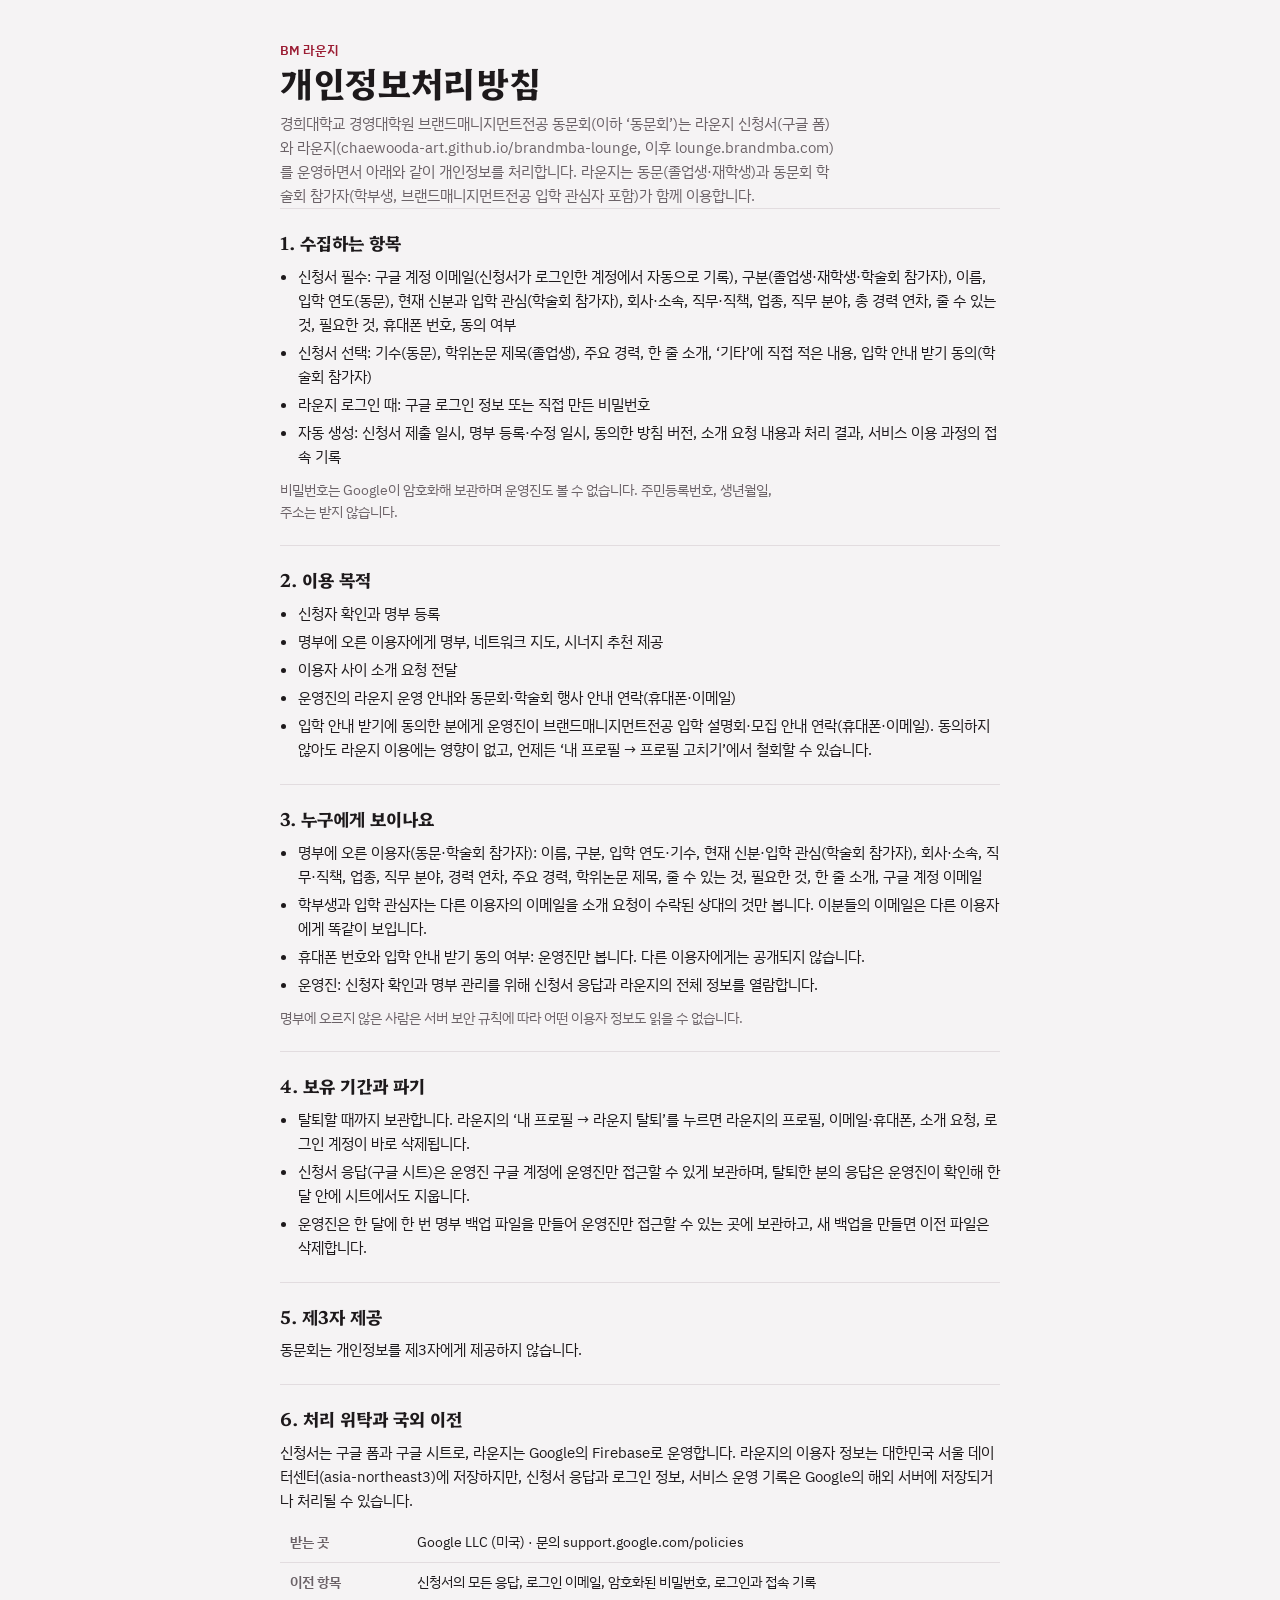
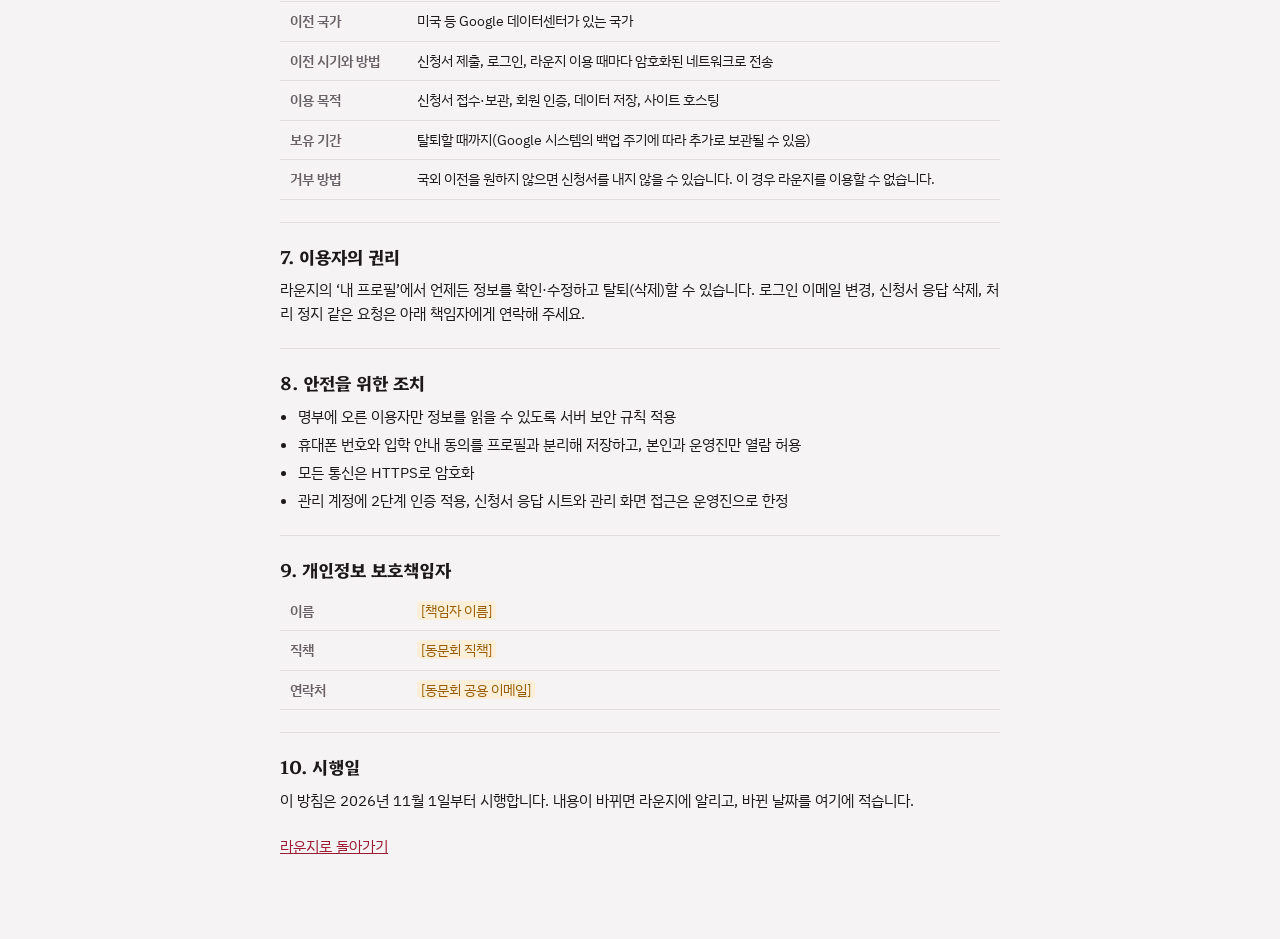
==== commit de93d8ec: "3판: 학술회 참가자 신분·입학 관심, 학부생·입학 관심자 이메일은 수락된 연결만 - 신청서: 학술회 참가자 정보 쪽(현재 신분, 입학 관심, 입학 안내 받기) 추가, addCon" ====
--- a/public/privacy.html
+++ b/public/privacy.html
@@ -26,13 +26,13 @@
 <article class="policy">
   <p class="eyebrow-k">BM 라운지</p>
   <h1>개인정보처리방침</h1>
-  <p class="sub">경희대학교 경영대학원 브랜드매니지먼트전공 동문회(이하 ‘동문회’)는 라운지 신청서(구글 폼)와 라운지(chaewooda-art.github.io/brandmba-lounge, 이후 lounge.brandmba.com)를 운영하면서 아래와 같이 개인정보를 처리합니다. 라운지는 동문(졸업생·재학생)과 동문회 학술회 참가자가 함께 이용합니다.</p>
+  <p class="sub">경희대학교 경영대학원 브랜드매니지먼트전공 동문회(이하 ‘동문회’)는 라운지 신청서(구글 폼)와 라운지(chaewooda-art.github.io/brandmba-lounge, 이후 lounge.brandmba.com)를 운영하면서 아래와 같이 개인정보를 처리합니다. 라운지는 동문(졸업생·재학생)과 동문회 학술회 참가자(학부생, 브랜드매니지먼트전공 입학 관심자 포함)가 함께 이용합니다.</p>
 
   <section>
     <h2>1. 수집하는 항목</h2>
     <ul>
-      <li>신청서 필수: 구글 계정 이메일(신청서가 로그인한 계정에서 자동으로 기록), 구분(졸업생·재학생·학술회 참가자), 이름, 입학 연도(동문), 회사·소속, 직무·직책, 업종, 직무 분야, 총 경력 연차, 줄 수 있는 것, 필요한 것, 휴대폰 번호, 동의 여부</li>
-      <li>신청서 선택: 기수(동문), 학위논문 제목(졸업생), 주요 경력, 한 줄 소개, ‘기타’에 직접 적은 내용</li>
+      <li>신청서 필수: 구글 계정 이메일(신청서가 로그인한 계정에서 자동으로 기록), 구분(졸업생·재학생·학술회 참가자), 이름, 입학 연도(동문), 현재 신분과 입학 관심(학술회 참가자), 회사·소속, 직무·직책, 업종, 직무 분야, 총 경력 연차, 줄 수 있는 것, 필요한 것, 휴대폰 번호, 동의 여부</li>
+      <li>신청서 선택: 기수(동문), 학위논문 제목(졸업생), 주요 경력, 한 줄 소개, ‘기타’에 직접 적은 내용, 입학 안내 받기 동의(학술회 참가자)</li>
       <li>라운지 로그인 때: 구글 로그인 정보 또는 직접 만든 비밀번호</li>
       <li>자동 생성: 신청서 제출 일시, 명부 등록·수정 일시, 동의한 방침 버전, 소개 요청 내용과 처리 결과, 서비스 이용 과정의 접속 기록</li>
     </ul>
@@ -46,14 +46,16 @@
       <li>명부에 오른 이용자에게 명부, 네트워크 지도, 시너지 추천 제공</li>
       <li>이용자 사이 소개 요청 전달</li>
       <li>운영진의 라운지 운영 안내와 동문회·학술회 행사 안내 연락(휴대폰·이메일)</li>
+      <li>입학 안내 받기에 동의한 분에게 운영진이 브랜드매니지먼트전공 입학 설명회·모집 안내 연락(휴대폰·이메일). 동의하지 않아도 라운지 이용에는 영향이 없고, 언제든 ‘내 프로필 → 프로필 고치기’에서 철회할 수 있습니다.</li>
     </ul>
   </section>
 
   <section>
     <h2>3. 누구에게 보이나요</h2>
     <ul>
-      <li>명부에 오른 이용자(동문·학술회 참가자): 이름, 구분, 입학 연도·기수, 회사·소속, 직무·직책, 업종, 직무 분야, 경력 연차, 주요 경력, 학위논문 제목, 줄 수 있는 것, 필요한 것, 한 줄 소개, 구글 계정 이메일</li>
-      <li>휴대폰 번호: 운영진만 봅니다. 다른 이용자에게는 공개되지 않습니다.</li>
+      <li>명부에 오른 이용자(동문·학술회 참가자): 이름, 구분, 입학 연도·기수, 현재 신분·입학 관심(학술회 참가자), 회사·소속, 직무·직책, 업종, 직무 분야, 경력 연차, 주요 경력, 학위논문 제목, 줄 수 있는 것, 필요한 것, 한 줄 소개, 구글 계정 이메일</li>
+      <li>학부생과 입학 관심자는 다른 이용자의 이메일을 소개 요청이 수락된 상대의 것만 봅니다. 이분들의 이메일은 다른 이용자에게 똑같이 보입니다.</li>
+      <li>휴대폰 번호와 입학 안내 받기 동의 여부: 운영진만 봅니다. 다른 이용자에게는 공개되지 않습니다.</li>
       <li>운영진: 신청자 확인과 명부 관리를 위해 신청서 응답과 라운지의 전체 정보를 열람합니다.</li>
     </ul>
     <p class="hint">명부에 오르지 않은 사람은 서버 보안 규칙에 따라 어떤 이용자 정보도 읽을 수 없습니다.</p>
@@ -96,7 +98,7 @@
     <h2>8. 안전을 위한 조치</h2>
     <ul>
       <li>명부에 오른 이용자만 정보를 읽을 수 있도록 서버 보안 규칙 적용</li>
-      <li>휴대폰 번호를 프로필과 분리해 저장하고, 본인과 운영진만 열람 허용</li>
+      <li>휴대폰 번호와 입학 안내 동의를 프로필과 분리해 저장하고, 본인과 운영진만 열람 허용</li>
       <li>모든 통신은 HTTPS로 암호화</li>
       <li>관리 계정에 2단계 인증 적용, 신청서 응답 시트와 관리 화면 접근은 운영진으로 한정</li>
     </ul>
--- a/public/styles.css
+++ b/public/styles.css
@@ -412,4 +412,32 @@
 .why .w-bridge::before{content:"⇄";color:var(--ok)}
 .g-first{gap:8px}
 
+/* ---------- 로그인 전 미리 보기 ---------- */
+.to-preview{margin-top:-4px}
+.showcase{border-top:1px solid var(--line);margin-top:36px;padding-block:40px 72px;background:linear-gradient(var(--sunk),var(--paper) 340px)}
+.sc-head{display:grid;gap:10px;margin-bottom:18px}
+.sc-head h2{font-size:clamp(1.35rem,1.05rem + 1.1vw,1.9rem)}
+.sc-head .eyebrow-k{display:flex;align-items:center;gap:8px}
+.sc-pick{display:grid;gap:6px}
+.sc-me{font-size:.9rem;color:var(--muted)}
+.sc-me b{background:var(--crimson);color:var(--crimson-ink);font-size:.72rem;padding:1px 8px;border-radius:999px;margin-right:6px}
+.sc-me small,.sc-rec small{color:var(--muted);font-weight:400;font-family:var(--body);font-size:.78rem;margin-left:4px}
+.sc-net .nv-stage{min-height:0}
+.sc-grid{display:grid;grid-template-columns:repeat(auto-fit,minmax(300px,1fr));gap:12px;margin-top:16px}
+.sc-h{font-family:var(--display);font-size:1.1rem;font-weight:700}
+.sc-recs{display:grid;gap:12px}
+.sc-rec{display:grid;gap:8px;padding-top:12px;border-top:1px solid var(--line)}
+.sc-rec:first-child{border-top:0;padding-top:0}
+.sc-rec .dname{font-size:1.05rem}
+.drow.mine span:first-child{font-weight:600}
+.drow em{font-style:normal;font-size:.7rem;color:var(--crimson);margin-left:4px}
+.sc-cta{margin-top:20px;display:flex;flex-wrap:wrap;gap:12px 20px;align-items:center;justify-content:space-between;background:var(--surface);border:1px solid var(--line);border-radius:14px;padding:16px 20px}
+.sc-cta p{max-width:52ch}
+
 @media (prefers-reduced-motion:reduce){*{animation:none!important;transition:none!important}}
+
+/* 3판: 운영진 화면 입학 관심자 */
+.prosp{padding:18px;display:grid;gap:10px;margin-bottom:16px;border-left:3px solid var(--crimson)}
+.prosp .sec-head{margin:0}
+.prosp .hint{margin:0}
+.prosp .arow{background:var(--paper)}
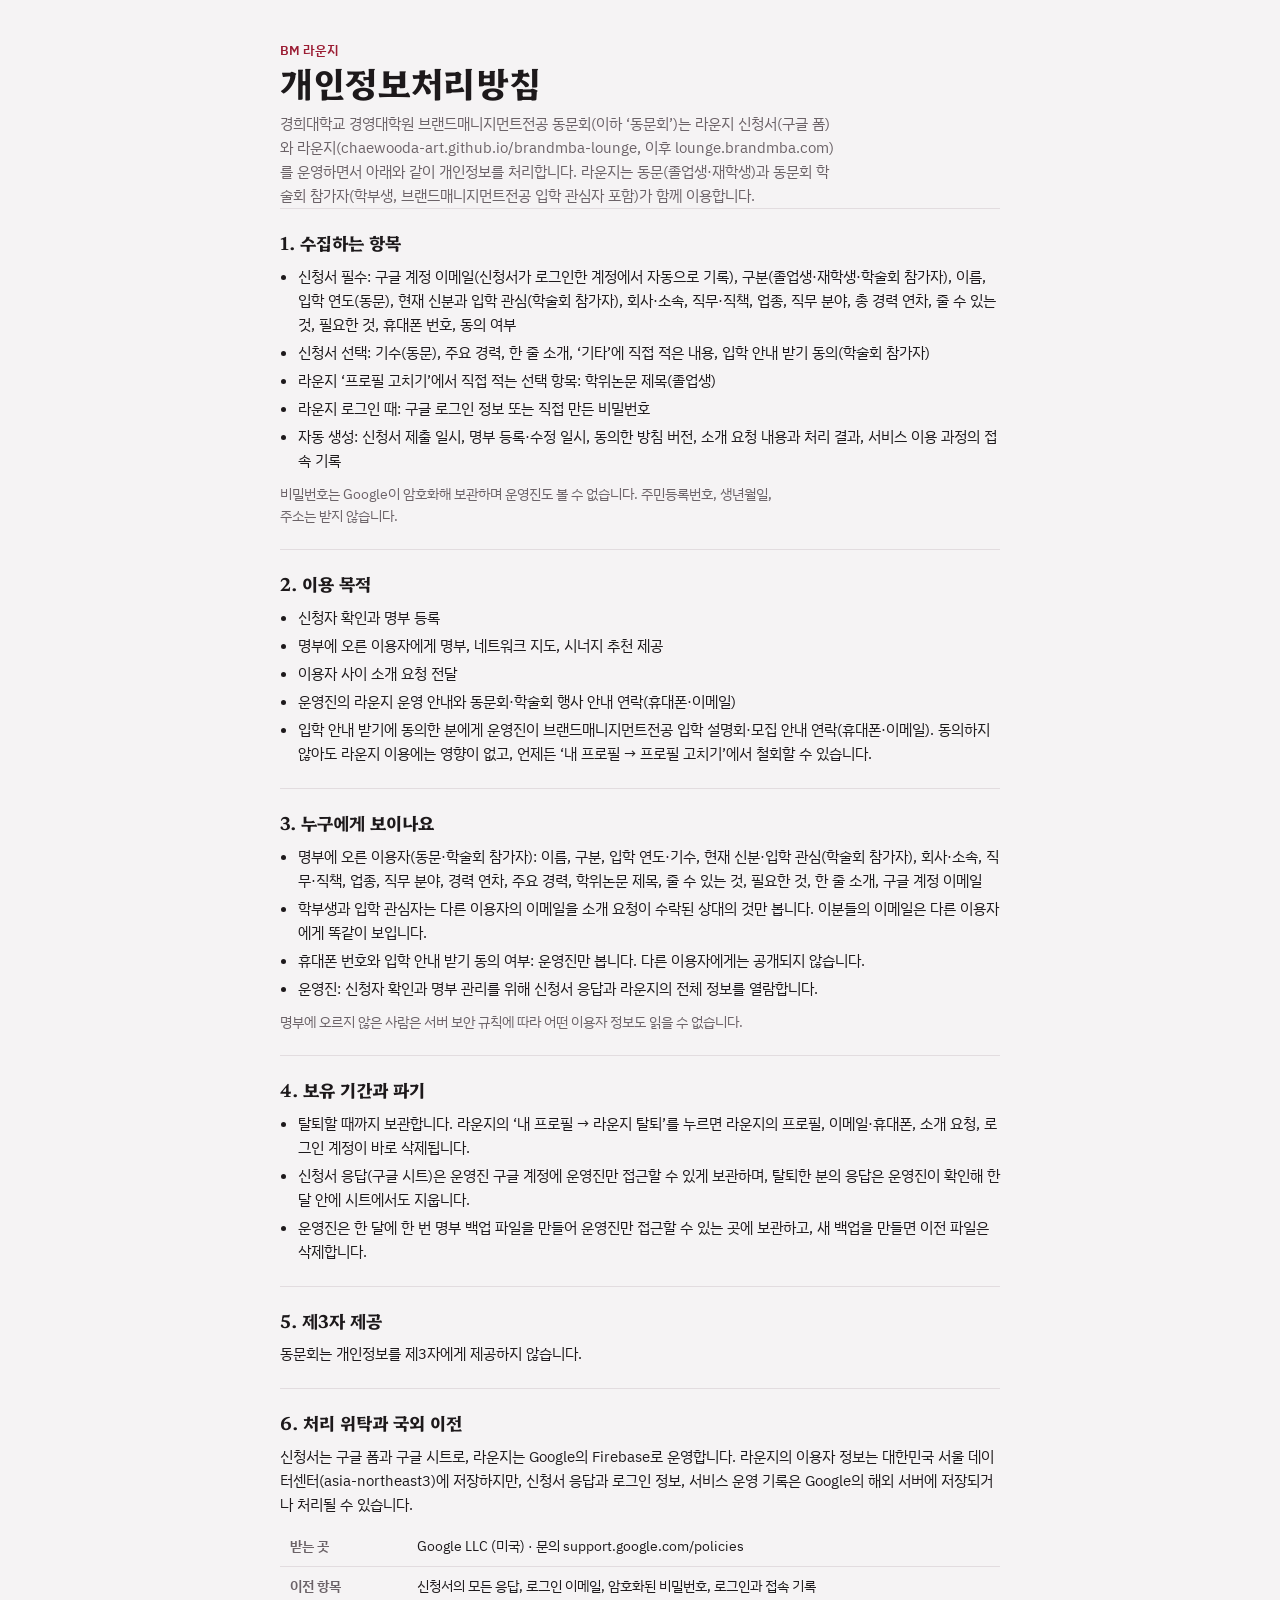
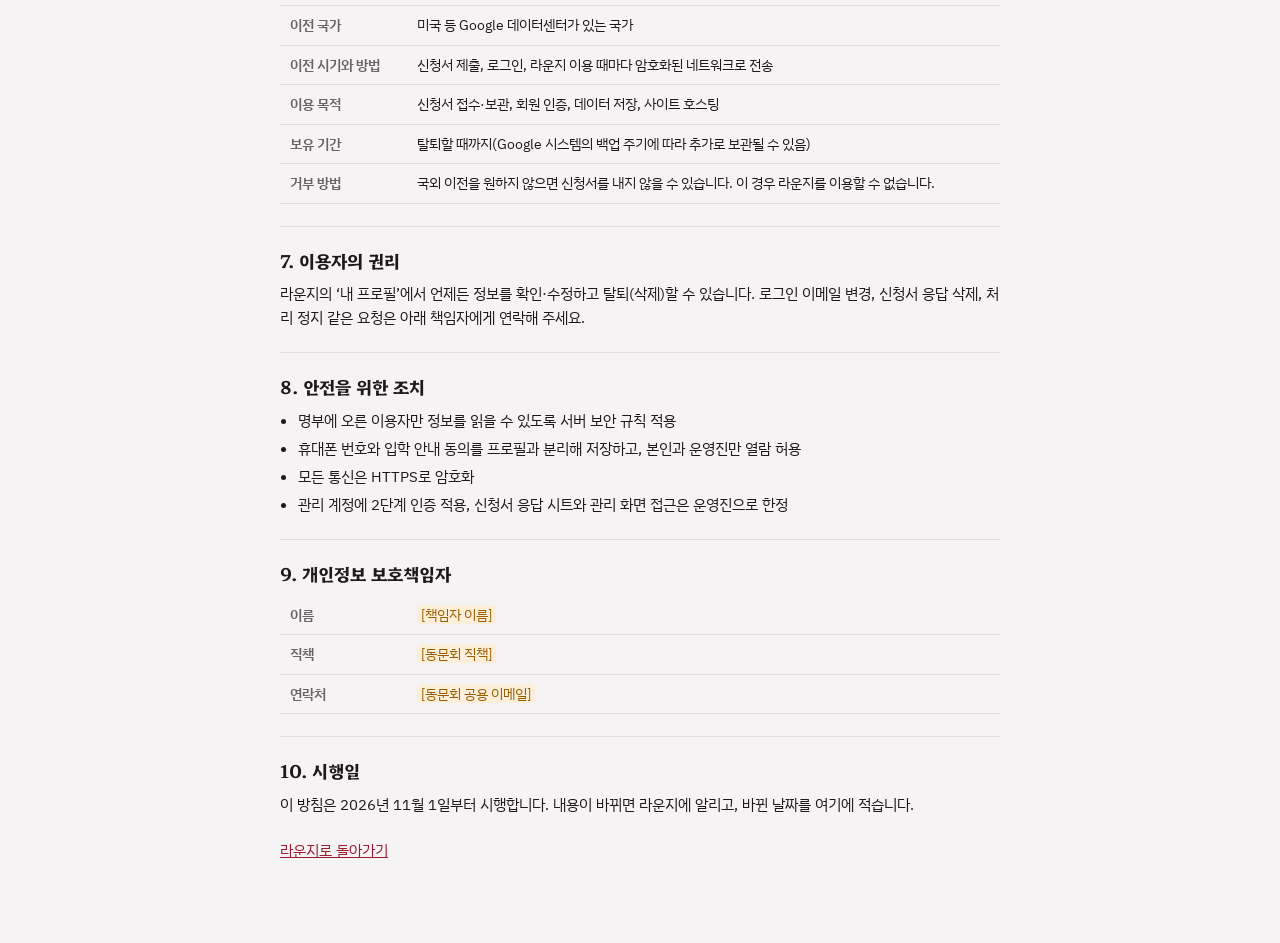
==== commit 49f8e883: "신청서에서 학위논문 질문 빼기 (라운지 프로필에서는 선택 입력 유지) - create_form.gs: 새 신청서에 '졸업생 정보' 쪽 없음, removeThesisQuestion " ====
--- a/public/privacy.html
+++ b/public/privacy.html
@@ -32,7 +32,8 @@
     <h2>1. 수집하는 항목</h2>
     <ul>
       <li>신청서 필수: 구글 계정 이메일(신청서가 로그인한 계정에서 자동으로 기록), 구분(졸업생·재학생·학술회 참가자), 이름, 입학 연도(동문), 현재 신분과 입학 관심(학술회 참가자), 회사·소속, 직무·직책, 업종, 직무 분야, 총 경력 연차, 줄 수 있는 것, 필요한 것, 휴대폰 번호, 동의 여부</li>
-      <li>신청서 선택: 기수(동문), 학위논문 제목(졸업생), 주요 경력, 한 줄 소개, ‘기타’에 직접 적은 내용, 입학 안내 받기 동의(학술회 참가자)</li>
+      <li>신청서 선택: 기수(동문), 주요 경력, 한 줄 소개, ‘기타’에 직접 적은 내용, 입학 안내 받기 동의(학술회 참가자)</li>
+      <li>라운지 ‘프로필 고치기’에서 직접 적는 선택 항목: 학위논문 제목(졸업생)</li>
       <li>라운지 로그인 때: 구글 로그인 정보 또는 직접 만든 비밀번호</li>
       <li>자동 생성: 신청서 제출 일시, 명부 등록·수정 일시, 동의한 방침 버전, 소개 요청 내용과 처리 결과, 서비스 이용 과정의 접속 기록</li>
     </ul>
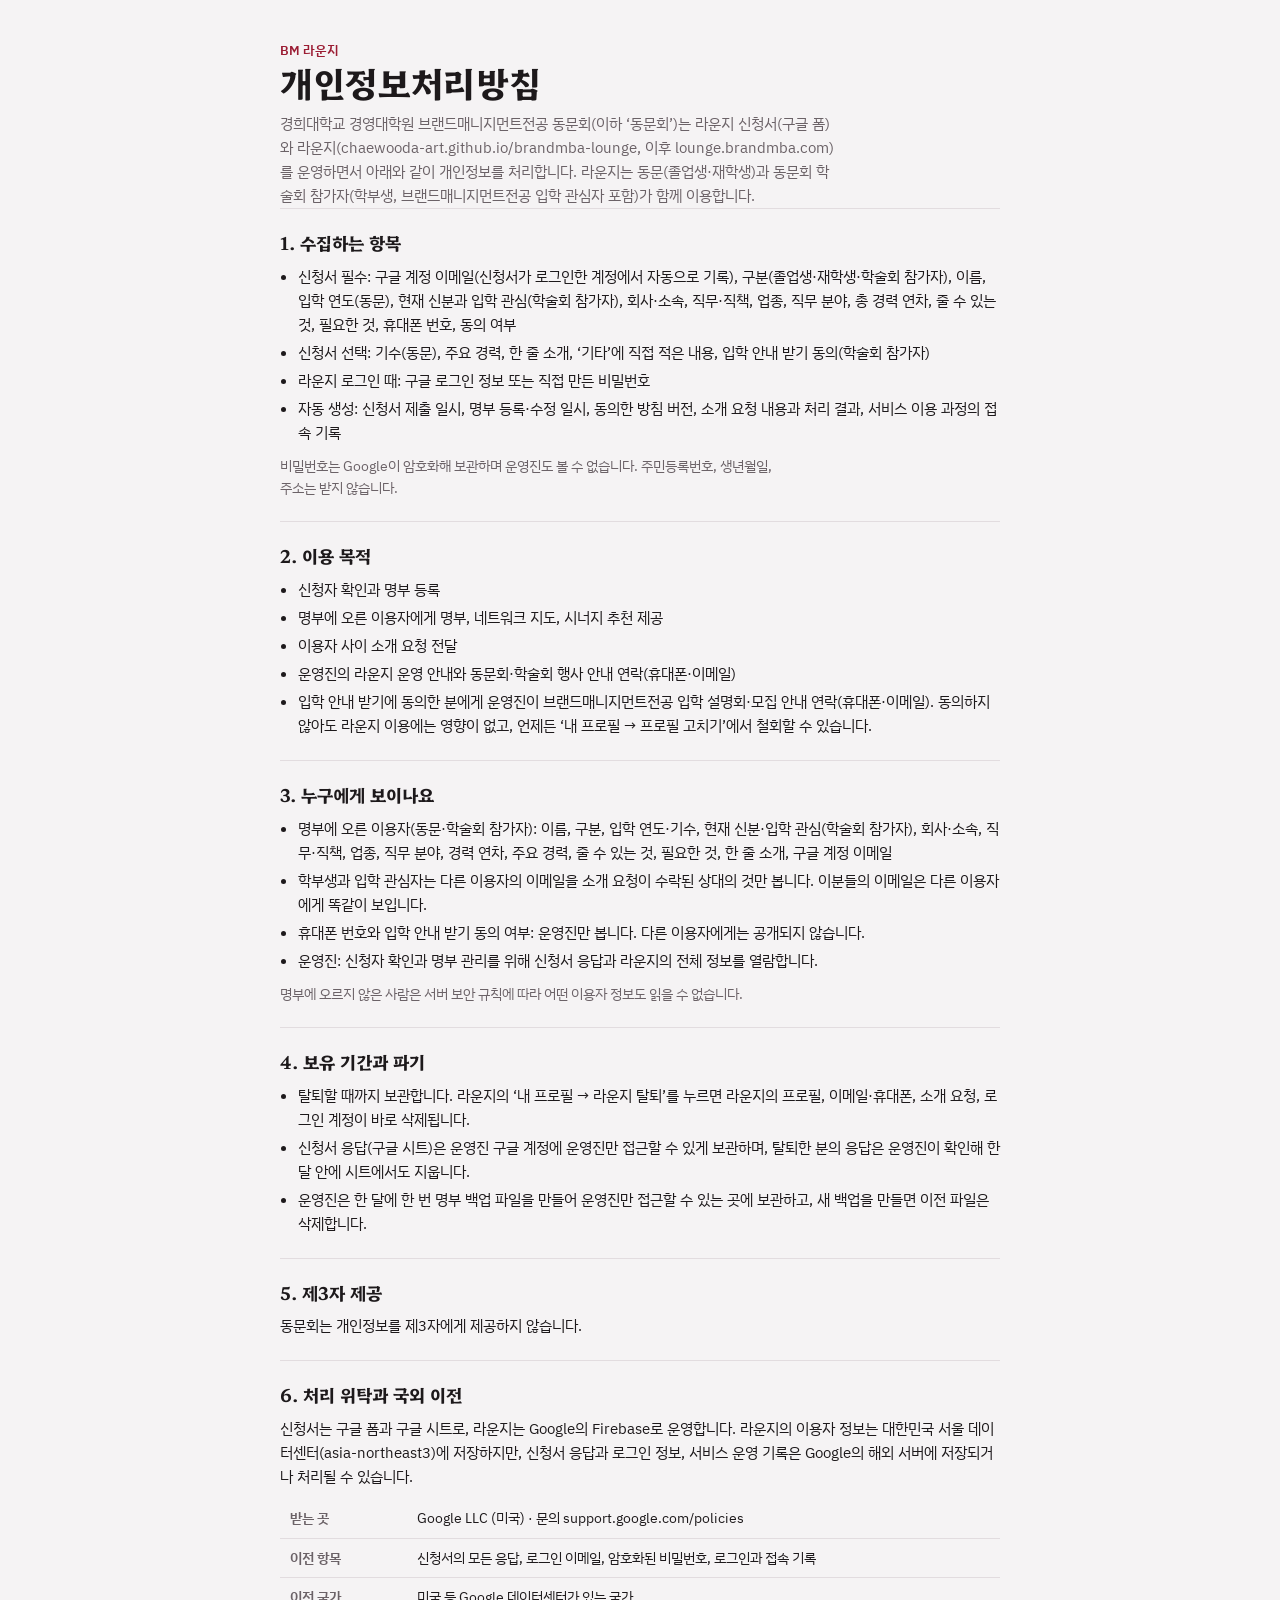
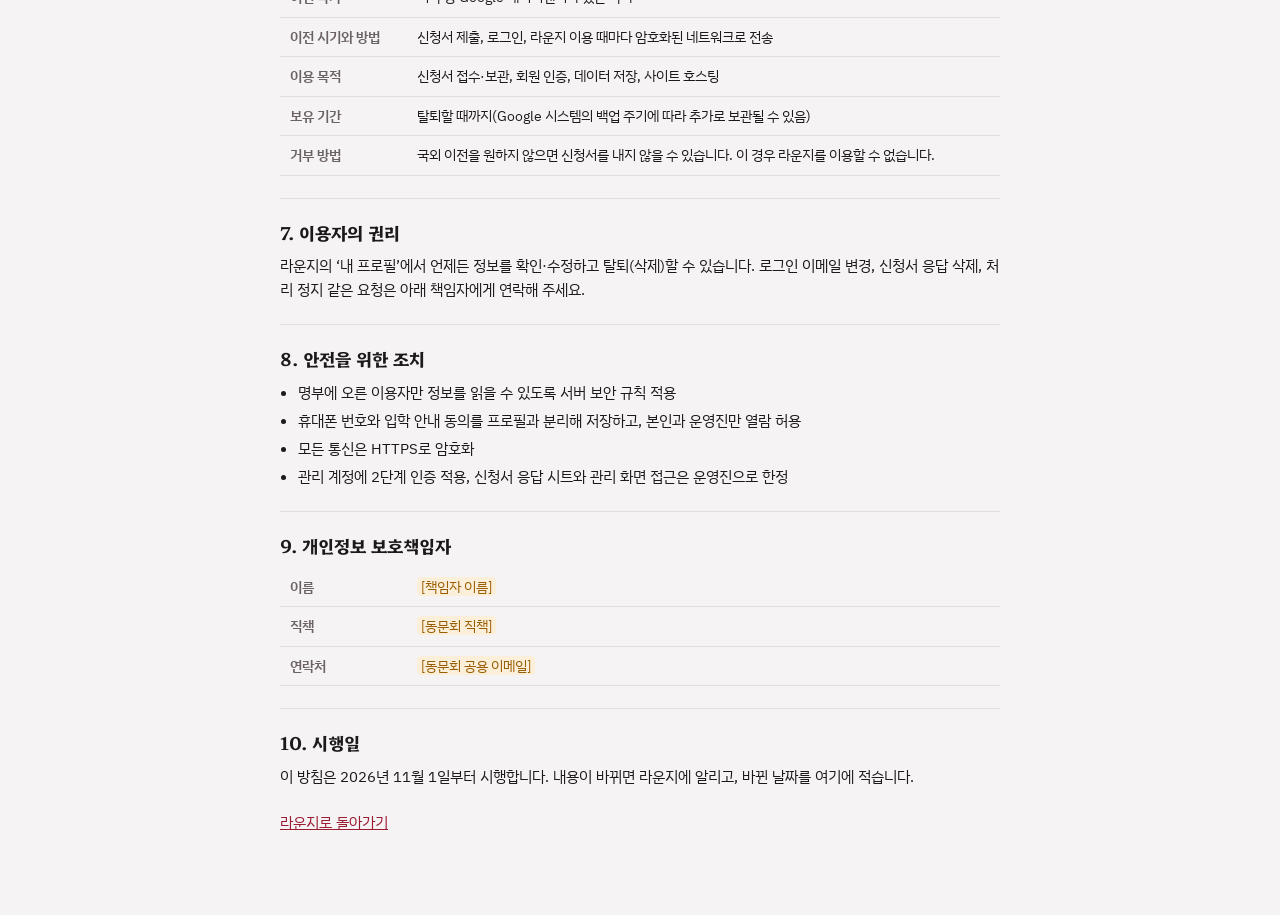
==== commit e3e5b699: "학위논문 칸 완전히 없애기 (라운지 프로필·추천·명부·백업까지) - 프로필 수정·내 프로필·프로필 팝업·명부 검색·백업 CSV에서 논문 제거, 시너지 추천의 '논문 주제' 이유 제" ====
--- a/public/privacy.html
+++ b/public/privacy.html
@@ -33,7 +33,6 @@
     <ul>
       <li>신청서 필수: 구글 계정 이메일(신청서가 로그인한 계정에서 자동으로 기록), 구분(졸업생·재학생·학술회 참가자), 이름, 입학 연도(동문), 현재 신분과 입학 관심(학술회 참가자), 회사·소속, 직무·직책, 업종, 직무 분야, 총 경력 연차, 줄 수 있는 것, 필요한 것, 휴대폰 번호, 동의 여부</li>
       <li>신청서 선택: 기수(동문), 주요 경력, 한 줄 소개, ‘기타’에 직접 적은 내용, 입학 안내 받기 동의(학술회 참가자)</li>
-      <li>라운지 ‘프로필 고치기’에서 직접 적는 선택 항목: 학위논문 제목(졸업생)</li>
       <li>라운지 로그인 때: 구글 로그인 정보 또는 직접 만든 비밀번호</li>
       <li>자동 생성: 신청서 제출 일시, 명부 등록·수정 일시, 동의한 방침 버전, 소개 요청 내용과 처리 결과, 서비스 이용 과정의 접속 기록</li>
     </ul>
@@ -54,7 +53,7 @@
   <section>
     <h2>3. 누구에게 보이나요</h2>
     <ul>
-      <li>명부에 오른 이용자(동문·학술회 참가자): 이름, 구분, 입학 연도·기수, 현재 신분·입학 관심(학술회 참가자), 회사·소속, 직무·직책, 업종, 직무 분야, 경력 연차, 주요 경력, 학위논문 제목, 줄 수 있는 것, 필요한 것, 한 줄 소개, 구글 계정 이메일</li>
+      <li>명부에 오른 이용자(동문·학술회 참가자): 이름, 구분, 입학 연도·기수, 현재 신분·입학 관심(학술회 참가자), 회사·소속, 직무·직책, 업종, 직무 분야, 경력 연차, 주요 경력, 줄 수 있는 것, 필요한 것, 한 줄 소개, 구글 계정 이메일</li>
       <li>학부생과 입학 관심자는 다른 이용자의 이메일을 소개 요청이 수락된 상대의 것만 봅니다. 이분들의 이메일은 다른 이용자에게 똑같이 보입니다.</li>
       <li>휴대폰 번호와 입학 안내 받기 동의 여부: 운영진만 봅니다. 다른 이용자에게는 공개되지 않습니다.</li>
       <li>운영진: 신청자 확인과 명부 관리를 위해 신청서 응답과 라운지의 전체 정보를 열람합니다.</li>
--- a/public/styles.css
+++ b/public/styles.css
@@ -359,7 +359,7 @@
 
 a.nv-btn{text-decoration:none;display:inline-flex;align-items:center}
 
-/* ---------- 경력·논문 ---------- */
+/* ---------- 경력 ---------- */
 .career{list-style:none;padding:0;display:grid;gap:2px}
 .career li{padding-left:14px;position:relative}
 .career li::before{content:"";position:absolute;left:2px;top:.72em;width:5px;height:5px;border-radius:50%;background:var(--crimson)}
@@ -386,7 +386,6 @@
 .why .w-give::before{content:"→";color:var(--crimson)}
 .why .w-co::before{content:"◆";color:var(--warn);font-size:.66rem;top:7px}
 .why .w-ind::before,.why .w-fn::before{content:"●";color:var(--muted);font-size:.6rem;top:8px}
-.why .w-thesis::before{content:"✎";color:var(--ok)}
 .why .w-senior::before,.why .w-junior::before{content:"↕";color:var(--ok)}
 .rel .why li{background:var(--surface)}
 .rel-h{font-weight:600;font-size:.84rem;color:var(--crimson)}
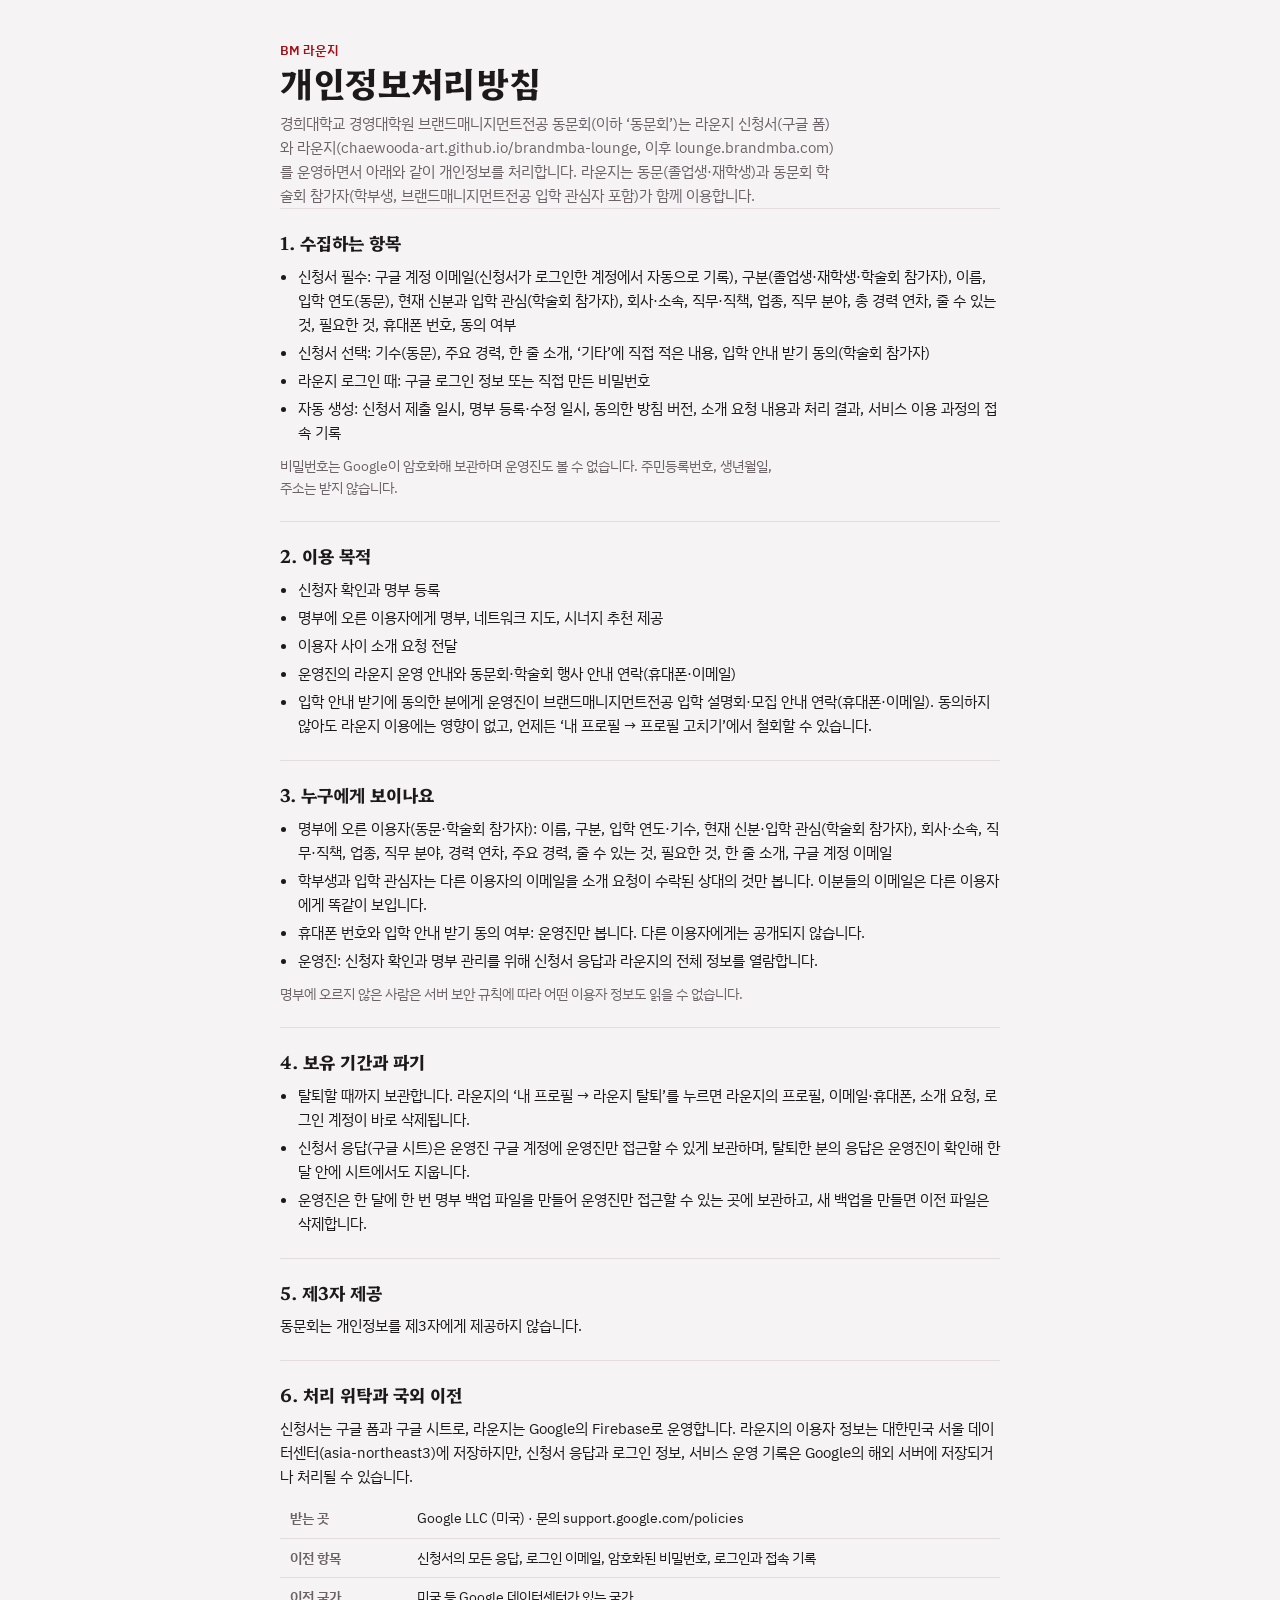
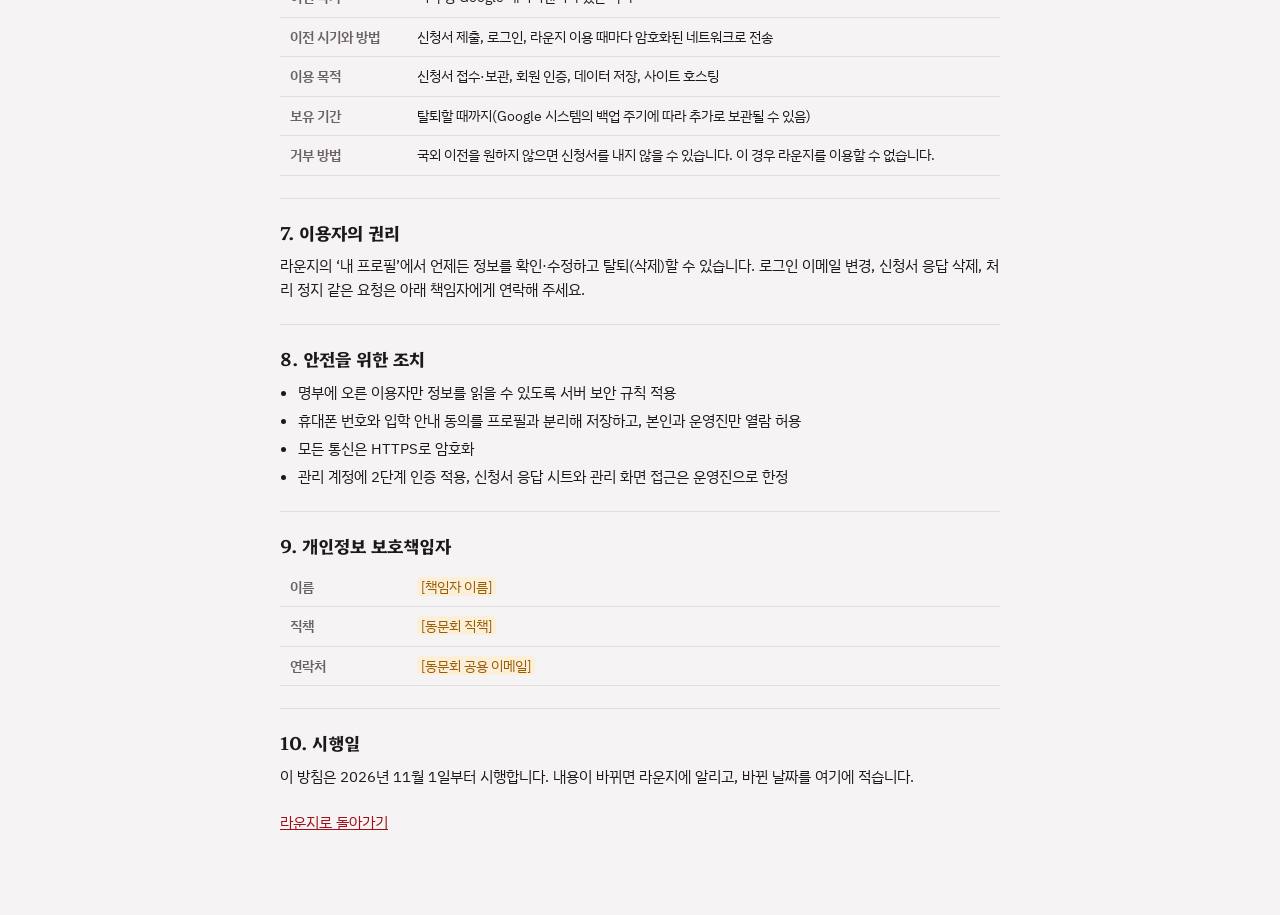
==== commit 92afc66e: "전공 앰블럼 적용 - 임시로 그려 둔 BM 도장 대신 실제 전공 앰블럼 이미지(WebP)를 상단·첫 화면·라운지 카드에 - 파비콘과 홈 화면 아이콘도 앰블럼으로 - 대표 빨강을 앰" ====
--- a/public/privacy.html
+++ b/public/privacy.html
@@ -5,6 +5,7 @@
 <meta name="viewport" content="width=device-width, initial-scale=1, viewport-fit=cover">
 <title>개인정보처리방침 · BM 동문 라운지</title>
 <meta name="robots" content="noindex">
+<link rel="icon" type="image/png" href="img/favicon-64.png">
 <link rel="preconnect" href="https://fonts.googleapis.com">
 <link rel="preconnect" href="https://fonts.gstatic.com" crossorigin>
 <link rel="stylesheet" href="https://fonts.googleapis.com/css2?family=Hahmlet:wght@700&family=IBM+Plex+Sans+KR:wght@400;500;600&display=swap">
--- a/public/styles.css
+++ b/public/styles.css
@@ -3,10 +3,10 @@
    네트워크 지도만 어두운 밤하늘 무대로 둡니다(두 테마 모두 같은 무대). */
 :root{
   --paper:#f5f3f4; --surface:#ffffff; --sunk:#eeeaec; --ink:#1d191b; --muted:#6b6267; --line:#e2dcdf;
-  --crimson:#9b1c33; --crimson-ink:#ffffff; --crimson-soft:#f6e7ea;
+  --crimson:#a40f16; --crimson-ink:#ffffff; --crimson-soft:#f8e5e6; --gold:#c0a354;
   --ok:#1f7a4d; --ok-soft:#e2f1e8; --warn:#9a5c00; --warn-soft:#fbefd9; --danger:#b42318;
-  --st-bg:#110c0f; --st-ink:#f1e9e4; --st-muted:#a3949a; --st-line:rgba(241,233,228,.12); --st-glass:rgba(26,17,22,.72);
-  --st-amber:#c98500; --st-crimson:#ff5d79; --st-gold:#d9b46a;
+  --st-bg:#0b0a13; --st-ink:#eeeaf6; --st-muted:#9c97ad; --st-line:rgba(238,234,246,.12); --st-glass:rgba(19,17,31,.74);
+  --st-amber:#c98500; --st-crimson:#ff4f6e; --st-gold:#d4b665;
   --display:'Hahmlet','Noto Serif KR','AppleMyungjo',serif;
   --body:'IBM Plex Sans KR','Apple SD Gothic Neo','Malgun Gothic',system-ui,sans-serif;
   --mono:'IBM Plex Mono',ui-monospace,'SFMono-Regular',Menlo,monospace;
@@ -15,7 +15,7 @@
 @media (prefers-color-scheme: dark){
   :root{
     --paper:#141113; --surface:#1d191b; --sunk:#272225; --ink:#f2edef; --muted:#a69ca1; --line:#342e31;
-    --crimson:#e5637a; --crimson-ink:#1b0b10; --crimson-soft:#3b1d25;
+    --crimson:#ee6b6e; --crimson-ink:#1b0b0c; --crimson-soft:#3b1c1e;
     --ok:#5cc48f; --ok-soft:#163024; --warn:#e5a845; --warn-soft:#33260f; --danger:#f97066;
     color-scheme:dark;
   }
@@ -56,6 +56,8 @@
 .bar{background:var(--surface);border-bottom:1px solid var(--line);position:sticky;top:0;z-index:20;padding-top:env(safe-area-inset-top,0px)}
 .bar-in{display:flex;align-items:center;gap:10px 24px;padding-block:10px;flex-wrap:wrap}
 .brand{display:flex;align-items:center;gap:10px;text-decoration:none;color:var(--ink)}
+.seal{display:block;flex:none;border-radius:50%}
+.mcard .seal{box-shadow:0 0 0 2px #fff}
 .brand b{display:block;font-family:var(--display);font-size:1.05rem;line-height:1.2}
 .brand small{display:block;font-size:.72rem;color:var(--muted)}
 .nav{display:flex;gap:4px;flex:1;min-width:0;overflow-x:auto}
@@ -82,18 +84,39 @@
 .linklike{border:0;background:none;color:var(--muted);text-decoration:underline;text-underline-offset:3px;padding:0;font-size:.85rem;justify-self:start}
 .row-btns{display:flex;flex-wrap:wrap;gap:8px;align-items:center}
 
-/* ---------- 로그인 ---------- */
-.login{display:grid;grid-template-columns:minmax(0,1.1fr) minmax(0,.9fr);gap:56px;align-items:start;padding-block:16px}
-@media (max-width:880px){.login{grid-template-columns:minmax(0,1fr);gap:28px}}
-.login-intro{display:grid;gap:18px;align-content:start}
-.login-intro h1{font-size:clamp(2.1rem,1.3rem + 2.8vw,3.3rem);line-height:1.12;letter-spacing:-.02em}
-.lead{font-size:1.03rem;color:var(--muted);max-width:44ch}
-.flow{list-style:none;padding:0;display:grid;grid-template-columns:repeat(4,minmax(0,1fr));gap:10px;counter-reset:f;margin-top:6px}
-@media (max-width:560px){.flow{grid-template-columns:repeat(2,minmax(0,1fr))}}
-.flow li{display:grid;gap:2px;padding-top:10px;border-top:2px solid var(--line);font-size:.84rem;counter-increment:f}
-.flow li b::before{content:counter(f) ". ";color:var(--crimson)}
-.flow li span{color:var(--muted)}
-.login-box{padding:24px;display:grid;gap:18px}
+/* ---------- 첫 화면(로그인 전): 예시 지도가 화면을 채우고 왼쪽에 소개 ---------- */
+body[data-view="login"]{background:var(--st-bg)}
+body[data-view="login"] main{padding:0}
+.hero{position:relative;background:var(--st-bg);color:var(--st-ink)}
+.hero-top{position:absolute;z-index:5;top:0;left:0;right:0;display:flex;align-items:center;gap:12px 20px;padding:14px 20px 26px;padding-top:calc(14px + env(safe-area-inset-top,0px));
+  background:linear-gradient(rgba(11,10,19,.92),rgba(11,10,19,.7) 60%,rgba(11,10,19,0));pointer-events:none}
+.hero-top > *{pointer-events:auto}
+.hero-brand{display:flex;align-items:center;gap:10px;min-width:0}
+.hero-brand h1{font-size:1.15rem;line-height:1.25;letter-spacing:-.01em;color:var(--st-ink)}
+.hero .eyebrow{color:var(--st-gold);font-size:.64rem;letter-spacing:.14em}
+.hero-cta{display:flex;align-items:center;gap:8px 12px;margin-left:auto;flex-wrap:wrap;justify-content:flex-end}
+.hero-cta .linklike{font-size:.86rem}
+.btn-glass{background:rgba(238,234,246,.07);border-color:var(--st-line);color:var(--st-ink)}
+.btn-glass:hover:not(:disabled){border-color:rgba(238,234,246,.4)}
+.hero a,.hero .linklike{color:var(--st-gold)}
+.hero a.nv-btn{color:#1b0b10}
+.hero :focus-visible{outline-color:var(--st-crimson)}
+.show-s{display:none}
+@media (max-width:699px){.hide-s{display:none}.show-s{display:inline-flex}.hero .eyebrow{display:none}}
+.hero-map{--nv-inset-t:62px}
+.hero-map .nv-viz{height:calc(100vh - 56px);height:calc(100svh - 56px);min-height:540px}
+@media (min-width:980px){.hero-map .nv-viz{height:100vh;height:100svh;min-height:600px}}
+.hero-map .nv-stage{border-radius:0;box-shadow:none}
+.nv-intro{display:grid;gap:12px;padding-bottom:18px;border-bottom:1px solid var(--st-line)}
+.nv-hl{font-family:var(--display);font-weight:700;font-size:1.4rem!important;line-height:1.35!important}
+.nv-ex{color:var(--st-gold);font-weight:600}
+.nv-pick{display:grid;gap:8px;font-size:.8rem;color:var(--st-muted)}
+.hero .pick{background:transparent;border-color:var(--st-line);color:var(--st-muted);font-size:.8rem;padding:5px 11px;min-height:32px}
+.hero .pick:hover{border-color:rgba(238,234,246,.4);color:var(--st-ink)}
+.hero .pick[aria-pressed="true"]{background:rgba(255,79,110,.14);border-color:var(--st-crimson);color:var(--st-ink)}
+@media (max-width:979px){.nv-intro{padding-top:4px}}
+.login-box{display:grid;gap:18px;padding-top:4px}
+.login-box h2{font-size:1.35rem;padding-right:36px}
 .tabs{display:flex;border-bottom:1px solid var(--line)}
 .tabs button{flex:1;border:0;background:none;padding:10px;font-weight:600;color:var(--muted);border-bottom:2px solid transparent;margin-bottom:-1px}
 .tabs button[aria-selected="true"]{color:var(--ink);border-color:var(--crimson)}
@@ -269,31 +292,35 @@
 #toast.show{opacity:1;transform:translate(-50%,0)}
 
 /* ---------- 네트워크 지도 무대 ---------- */
-.nv-stage{position:relative;background:var(--st-bg);color:var(--st-ink);border-radius:22px;overflow:hidden;box-shadow:0 40px 90px -50px rgba(70,10,28,.7)}
+.nv-stage{position:relative;background:var(--st-bg);color:var(--st-ink);border-radius:22px;overflow:hidden;box-shadow:0 40px 90px -50px rgba(24,14,70,.75)}
 .nv-viz{position:relative;height:clamp(600px,78vh,820px)}
 .nv-cv{position:absolute;inset:0;width:100%;height:100%;display:block;cursor:grab}
 .nv-stage :focus-visible{outline-color:var(--st-crimson)}
 .nv-glass{background:var(--st-glass);backdrop-filter:blur(16px) saturate(1.2);-webkit-backdrop-filter:blur(16px) saturate(1.2);border:1px solid var(--st-line);border-radius:12px}
 .nv-ov{position:absolute;left:16px;right:16px;display:flex;flex-wrap:wrap;gap:10px;pointer-events:none;z-index:3}
 .nv-ov > *{pointer-events:auto}
-.nv-top{top:16px;align-items:center}
-.nv-bot{bottom:16px;align-items:flex-end;justify-content:space-between}
+.nv-top{top:calc(16px + var(--nv-inset-t,0px));align-items:center}
+.nv-bot{bottom:16px;align-items:flex-end;justify-content:space-between;flex-wrap:nowrap}
+.nv-bot .nv-legend{min-width:0;flex:0 1 auto}
 @media (min-width:980px){.nv-ov{right:364px}}
 .nv-pills{display:inline-flex;padding:4px;gap:2px}
 .nv-pills button{border:0;background:none;color:var(--st-muted);padding:7px 14px;border-radius:9px;font-size:.86rem;font-weight:500;white-space:nowrap;transition:background-color .2s,color .2s}
 .nv-pills button:hover{color:var(--st-ink)}
-.nv-pills button[aria-pressed="true"]{background:rgba(241,233,228,.13);color:var(--st-ink);font-weight:600}
+.nv-pills button[aria-pressed="true"]{background:rgba(238,234,246,.13);color:var(--st-ink);font-weight:600}
 .nv-search{position:relative;flex:1 1 200px;max-width:300px;margin-left:auto}
 .nv-search input{width:100%;background:var(--st-glass);border:1px solid var(--st-line);color:var(--st-ink);padding:10px 14px;min-height:42px;border-radius:12px;outline:none;box-shadow:none}
 .nv-search input::placeholder{color:var(--st-muted)}
-.nv-search input:focus{border-color:rgba(255,93,121,.6);box-shadow:none}
+.nv-search input:focus{border-color:rgba(255,79,110,.6);box-shadow:none}
 .nv-sugg{position:absolute;top:calc(100% + 6px);left:0;right:0;list-style:none;margin:0;padding:6px;max-height:300px;overflow:auto}
 .nv-sugg button{width:100%;text-align:left;border:0;background:none;color:var(--st-ink);padding:8px 10px;border-radius:8px;font-size:.86rem}
-.nv-sugg button:hover,.nv-sugg button:focus-visible{background:rgba(241,233,228,.1);outline:none}
+.nv-sugg button:hover,.nv-sugg button:focus-visible{background:rgba(238,234,246,.1);outline:none}
 .nv-sugg span{color:var(--st-muted);margin-left:6px;font-size:.78rem}
 .nv-none{padding:8px 10px;color:var(--st-muted);font-size:.84rem}
 .nv-legend{display:flex;flex-wrap:wrap;align-items:center;gap:6px 16px;padding:10px 14px;font-size:.82rem;max-width:620px}
 .nv-legend label{display:inline-flex;align-items:center;gap:7px;cursor:pointer}
+.nv-types{display:flex;flex-wrap:wrap;gap:4px 14px;flex-basis:100%;padding-bottom:6px;margin-bottom:2px;border-bottom:1px solid var(--st-line)}
+.nv-types span{display:inline-flex;align-items:center;gap:7px}
+.nv-dot{width:9px;height:9px;border-radius:50%;display:inline-block;flex:none}
 .nv-legend input{accent-color:var(--st-crimson);width:15px;height:15px;margin:0}
 .nv-legend .nv-me-l{cursor:default}
 .nv-lh{flex-basis:100%;color:var(--st-muted);font-size:.74rem}
@@ -301,7 +328,7 @@
 .nv-sw{display:block;flex:none}
 .nv-zoom{display:flex;flex-direction:column;padding:4px;gap:2px}
 .nv-zoom button{width:36px;height:36px;border:0;background:none;color:var(--st-ink);border-radius:8px;font-size:1.05rem;line-height:1}
-.nv-zoom button:hover{background:rgba(241,233,228,.1)}
+.nv-zoom button:hover{background:rgba(238,234,246,.1)}
 .nv-tip{position:absolute;z-index:4;pointer-events:none;padding:9px 12px;font-size:.8rem;line-height:1.5;max-width:250px}
 .nv-tip b{font-weight:600}
 .nv-tip span{color:var(--st-muted)}
@@ -310,7 +337,7 @@
 @media (min-width:980px){.nv-empty{left:calc(50% - 174px)}}
 
 .nv-panel{padding:20px;display:grid;gap:18px;align-content:start;z-index:3}
-@media (min-width:980px){.nv-panel{position:absolute;top:16px;right:16px;bottom:16px;width:332px;overflow:auto;scrollbar-width:thin;scrollbar-color:rgba(241,233,228,.2) transparent}}
+@media (min-width:980px){.nv-panel{position:absolute;top:calc(16px + var(--nv-inset-t,0px));right:16px;bottom:16px;width:332px;overflow:auto;scrollbar-width:thin;scrollbar-color:rgba(238,234,246,.2) transparent}}
 @media (max-width:979px){
   .nv-viz{height:600px}
   .nv-panel{border-top:1px solid var(--st-line);background:transparent;backdrop-filter:none;-webkit-backdrop-filter:none;border-radius:0;border-inline:0;border-bottom:0}
@@ -332,17 +359,17 @@
 .nv-chips{display:flex;flex-wrap:wrap;gap:5px}
 .nv-chip{font-size:.78rem;padding:3px 10px;border-radius:999px;border:1px solid var(--st-line)}
 .nv-chip.give{border-color:rgba(201,133,0,.75)}
-.nv-chip.need{border-color:rgba(255,93,121,.6)}
+.nv-chip.need{border-color:rgba(255,79,110,.6)}
 .nv-actions{display:flex;gap:8px;flex-wrap:wrap}
-.nv-btn{border:1px solid var(--st-line);background:rgba(241,233,228,.05);color:var(--st-ink);border-radius:10px;padding:8px 14px;font-size:.84rem;font-weight:600;justify-self:start}
+.nv-btn{border:1px solid var(--st-line);background:rgba(238,234,246,.05);color:var(--st-ink);border-radius:10px;padding:8px 14px;font-size:.84rem;font-weight:600;justify-self:start}
 .nv-btn:hover{border-color:var(--st-muted)}
 .nv-btn.primary{background:var(--st-crimson);border-color:var(--st-crimson);color:#1b0b10}
 .nv-sec{display:grid;gap:6px}
 .nv-sec h3{display:flex;align-items:baseline;gap:8px;font-size:.8rem;font-weight:600;color:var(--st-muted)}
 .nv-sec h3 b{margin-left:auto;color:var(--st-ink);font-variant-numeric:tabular-nums}
 .nv-h{font-size:.74rem;color:var(--st-muted);margin-top:-2px}
-.nv-row{display:grid;gap:1px;text-align:left;width:100%;border:1px solid var(--st-line);background:rgba(241,233,228,.035);border-radius:10px;padding:8px 11px;color:var(--st-ink);transition:border-color .2s,background-color .2s}
-.nv-row:hover{border-color:rgba(255,93,121,.55);background:rgba(255,93,121,.06)}
+.nv-row{display:grid;gap:1px;text-align:left;width:100%;border:1px solid var(--st-line);background:rgba(238,234,246,.035);border-radius:10px;padding:8px 11px;color:var(--st-ink);transition:border-color .2s,background-color .2s}
+.nv-row:hover{border-color:rgba(255,79,110,.55);background:rgba(255,79,110,.06)}
 .nv-pn{font-weight:600;font-size:.88rem}
 .nv-pn i{font-style:normal;font-weight:400;color:var(--st-muted);margin-left:6px;font-size:.78rem}
 .nv-pw{font-size:.76rem;color:var(--st-gold)}
@@ -351,8 +378,8 @@
 .nv-nm:hover{border-color:var(--st-muted)}
 .nv-more{font-size:.76rem;color:var(--st-muted);align-self:center}
 .nv-bar{display:grid;grid-template-columns:7.6em minmax(0,1fr) 2.8em;gap:10px;align-items:center;font-size:.8rem}
-.nv-tr{height:6px;border-radius:999px;background:rgba(241,233,228,.08);overflow:hidden}
-.nv-tr i{display:block;height:100%;width:var(--w);border-radius:999px;background:var(--st-amber);animation:nv-grow 1.1s cubic-bezier(.2,.7,.2,1) both}
+.nv-tr{height:6px;border-radius:999px;background:rgba(238,234,246,.08);overflow:hidden}
+.nv-tr i{display:block;height:100%;width:var(--w);border-radius:999px;background:linear-gradient(90deg,#ff4f6e,#aa68ff);animation:nv-grow 1.1s cubic-bezier(.2,.7,.2,1) both}
 @keyframes nv-grow{from{width:0}}
 .nv-bar b{text-align:right;font-weight:600;font-variant-numeric:tabular-nums}
 .nv-note{display:flex;gap:9px;align-items:center;font-size:.78rem;color:var(--st-muted);border-top:1px solid var(--st-line);padding-top:14px}
@@ -412,8 +439,7 @@
 .g-first{gap:8px}
 
 /* ---------- 로그인 전 미리 보기 ---------- */
-.to-preview{margin-top:-4px}
-.showcase{border-top:1px solid var(--line);margin-top:36px;padding-block:40px 72px;background:linear-gradient(var(--sunk),var(--paper) 340px)}
+.showcase{padding-block:48px 80px;background:var(--paper)}
 .sc-head{display:grid;gap:10px;margin-bottom:18px}
 .sc-head h2{font-size:clamp(1.35rem,1.05rem + 1.1vw,1.9rem)}
 .sc-head .eyebrow-k{display:flex;align-items:center;gap:8px}
@@ -430,8 +456,30 @@
 .sc-rec .dname{font-size:1.05rem}
 .drow.mine span:first-child{font-weight:600}
 .drow em{font-style:normal;font-size:.7rem;color:var(--crimson);margin-left:4px}
-.sc-cta{margin-top:20px;display:flex;flex-wrap:wrap;gap:12px 20px;align-items:center;justify-content:space-between;background:var(--surface);border:1px solid var(--line);border-radius:14px;padding:16px 20px}
-.sc-cta p{max-width:52ch}
+.sc-cta{margin-top:16px;display:grid;grid-template-columns:minmax(0,1fr) minmax(0,1.6fr) auto;gap:16px 28px;align-items:center;background:var(--surface);border:1px solid var(--line);border-radius:14px;padding:20px 22px}
+.sc-cta-t{display:grid;gap:4px}
+.sc-cta .flow{margin:0}
+@media (max-width:1000px){.sc-cta{grid-template-columns:minmax(0,1fr)}.sc-cta .btn{justify-self:start}}
+.flow{list-style:none;padding:0;display:grid;grid-template-columns:repeat(4,minmax(0,1fr));gap:10px;counter-reset:f}
+@media (max-width:560px){.flow{grid-template-columns:repeat(2,minmax(0,1fr))}}
+.flow li{display:grid;gap:2px;padding-top:10px;border-top:2px solid var(--line);font-size:.84rem;counter-increment:f}
+.flow li b::before{content:counter(f) ". ";color:var(--crimson)}
+.flow li span{color:var(--muted)}
+
+/* ---------- 네트워크 지도 화면: 상단 바 아래를 지도가 꽉 채움 ---------- */
+body[data-view="net"]{background:var(--st-bg)}
+body[data-view="net"] main{padding:0;min-height:0}
+.nv-full .nv-stage{border-radius:0;box-shadow:none}
+.nv-full .nv-viz{height:calc(100vh - var(--bar-h,64px));height:calc(100svh - var(--bar-h,64px));min-height:520px}
+@media (max-width:979px){.nv-full .nv-viz{height:calc(100svh - var(--bar-h,64px) - 56px);min-height:460px}}
+body[data-view="net"] .bar{background:var(--st-bg);border-color:var(--st-line);color:var(--st-ink)}
+body[data-view="net"] .brand{color:var(--st-ink)}
+body[data-view="net"] .brand small,body[data-view="net"] .who-name span{color:var(--st-muted)}
+body[data-view="net"] .nav a{color:var(--st-muted)}
+body[data-view="net"] .nav a:hover{color:var(--st-ink);background:rgba(238,234,246,.08)}
+body[data-view="net"] .nav a[aria-current="page"]{color:var(--st-ink);background:rgba(255,79,110,.16)}
+body[data-view="net"] .bar .btn-ghost{background:transparent;border-color:var(--st-line);color:var(--st-ink)}
+body[data-view="net"] .bar :focus-visible{outline-color:var(--st-crimson)}
 
 @media (prefers-reduced-motion:reduce){*{animation:none!important;transition:none!important}}
 
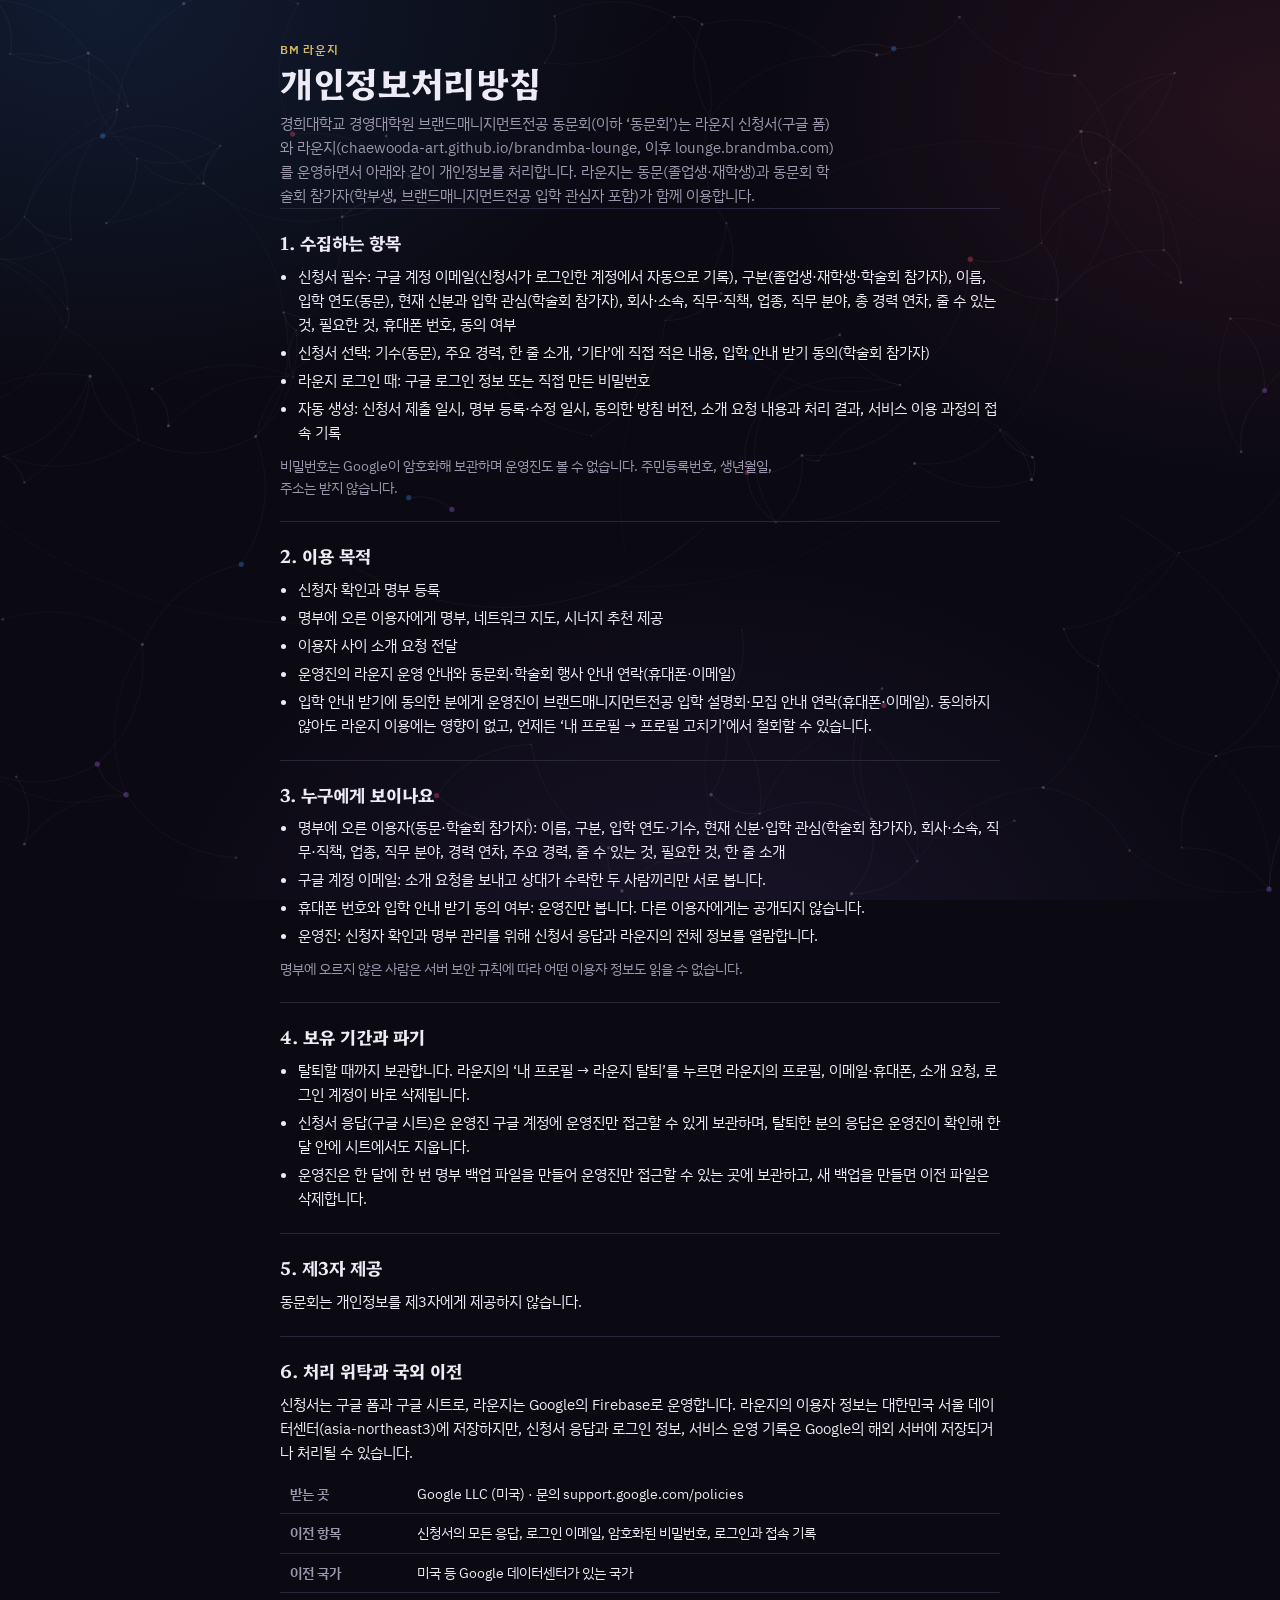
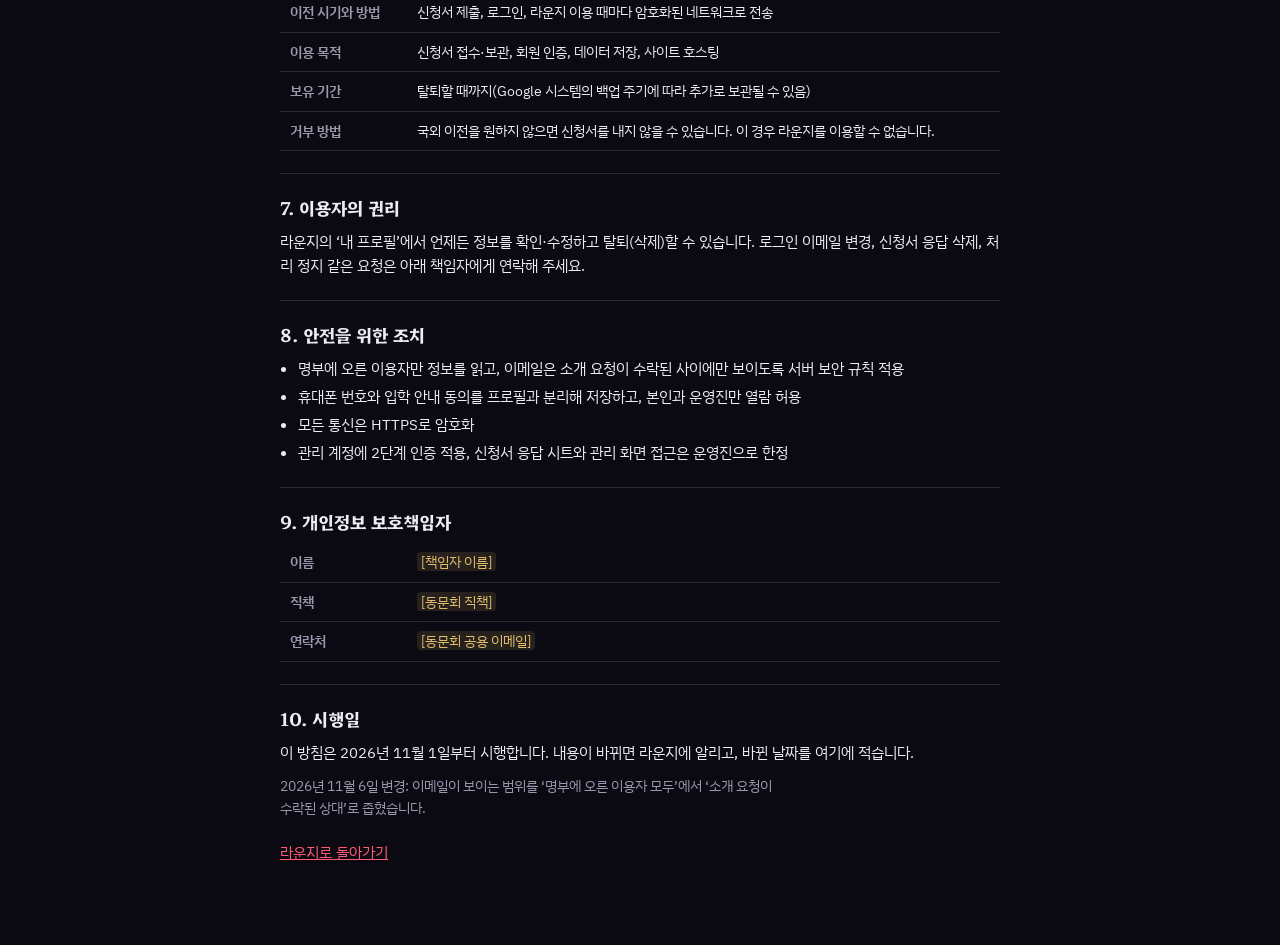
==== commit f3acc8aa: "이메일은 소개 요청이 수락된 사이에만 (4판) - 보안 규칙: 이메일(contacts)은 본인·운영진, 그리고 소개 요청이 수락된 상대만 읽기 - 화면: 수락 전에는 '소개 요청이" ====
--- a/public/privacy.html
+++ b/public/privacy.html
@@ -54,8 +54,8 @@
   <section>
     <h2>3. 누구에게 보이나요</h2>
     <ul>
-      <li>명부에 오른 이용자(동문·학술회 참가자): 이름, 구분, 입학 연도·기수, 현재 신분·입학 관심(학술회 참가자), 회사·소속, 직무·직책, 업종, 직무 분야, 경력 연차, 주요 경력, 줄 수 있는 것, 필요한 것, 한 줄 소개, 구글 계정 이메일</li>
-      <li>학부생과 입학 관심자는 다른 이용자의 이메일을 소개 요청이 수락된 상대의 것만 봅니다. 이분들의 이메일은 다른 이용자에게 똑같이 보입니다.</li>
+      <li>명부에 오른 이용자(동문·학술회 참가자): 이름, 구분, 입학 연도·기수, 현재 신분·입학 관심(학술회 참가자), 회사·소속, 직무·직책, 업종, 직무 분야, 경력 연차, 주요 경력, 줄 수 있는 것, 필요한 것, 한 줄 소개</li>
+      <li>구글 계정 이메일: 소개 요청을 보내고 상대가 수락한 두 사람끼리만 서로 봅니다.</li>
       <li>휴대폰 번호와 입학 안내 받기 동의 여부: 운영진만 봅니다. 다른 이용자에게는 공개되지 않습니다.</li>
       <li>운영진: 신청자 확인과 명부 관리를 위해 신청서 응답과 라운지의 전체 정보를 열람합니다.</li>
     </ul>
@@ -98,7 +98,7 @@
   <section>
     <h2>8. 안전을 위한 조치</h2>
     <ul>
-      <li>명부에 오른 이용자만 정보를 읽을 수 있도록 서버 보안 규칙 적용</li>
+      <li>명부에 오른 이용자만 정보를 읽고, 이메일은 소개 요청이 수락된 사이에만 보이도록 서버 보안 규칙 적용</li>
       <li>휴대폰 번호와 입학 안내 동의를 프로필과 분리해 저장하고, 본인과 운영진만 열람 허용</li>
       <li>모든 통신은 HTTPS로 암호화</li>
       <li>관리 계정에 2단계 인증 적용, 신청서 응답 시트와 관리 화면 접근은 운영진으로 한정</li>
@@ -117,6 +117,7 @@
   <section>
     <h2>10. 시행일</h2>
     <p>이 방침은 2026년 11월 1일부터 시행합니다. 내용이 바뀌면 라운지에 알리고, 바뀐 날짜를 여기에 적습니다.</p>
+    <p class="hint">2026년 11월 6일 변경: 이메일이 보이는 범위를 ‘명부에 오른 이용자 모두’에서 ‘소개 요청이 수락된 상대’로 좁혔습니다.</p>
   </section>
 
   <p><a href="./">라운지로 돌아가기</a></p>
--- a/public/styles.css
+++ b/public/styles.css
@@ -1,31 +1,32 @@
 /* BM 동문 라운지
-   종이 같은 바탕에 경희 크림슨 한 가지를 포인트로 쓰고,
-   네트워크 지도만 어두운 밤하늘 무대로 둡니다(두 테마 모두 같은 무대). */
+   네트워크 지도와 같은 남색 밤하늘을 사이트 전체 바탕으로 쓰고,
+   졸업생 빨강·재학생 파랑·학술회 보라를 포인트로, 버튼은 앰블럼 빨강으로 맞춥니다. */
 :root{
-  --paper:#f5f3f4; --surface:#ffffff; --sunk:#eeeaec; --ink:#1d191b; --muted:#6b6267; --line:#e2dcdf;
-  --crimson:#a40f16; --crimson-ink:#ffffff; --crimson-soft:#f8e5e6; --gold:#c0a354;
-  --ok:#1f7a4d; --ok-soft:#e2f1e8; --warn:#9a5c00; --warn-soft:#fbefd9; --danger:#b42318;
+  --paper:#0b0a13; --surface:#15131f; --sunk:#1e1b2c; --ink:#eeeaf6; --muted:#9c97ad; --line:#2a2639;
+  --crimson:#ff5a74; --crimson-ink:#1b0b10; --crimson-soft:rgba(255,79,110,.14);
+  --brand:#a40f16; --brand-hi:#bd1830; --gold:#d4b665; --blue:#3a96ff; --violet:#aa68ff;
+  --glass:rgba(21,19,33,.72);
+  --ok:#4fd8b8; --ok-soft:rgba(79,216,184,.13); --warn:#e2bd6e; --warn-soft:rgba(226,189,110,.13); --danger:#ff6b6b;
   --st-bg:#0b0a13; --st-ink:#eeeaf6; --st-muted:#9c97ad; --st-line:rgba(238,234,246,.12); --st-glass:rgba(19,17,31,.74);
   --st-amber:#c98500; --st-crimson:#ff4f6e; --st-gold:#d4b665;
   --display:'Hahmlet','Noto Serif KR','AppleMyungjo',serif;
   --body:'IBM Plex Sans KR','Apple SD Gothic Neo','Malgun Gothic',system-ui,sans-serif;
   --mono:'IBM Plex Mono',ui-monospace,'SFMono-Regular',Menlo,monospace;
-  color-scheme:light;
-}
-@media (prefers-color-scheme: dark){
-  :root{
-    --paper:#141113; --surface:#1d191b; --sunk:#272225; --ink:#f2edef; --muted:#a69ca1; --line:#342e31;
-    --crimson:#ee6b6e; --crimson-ink:#1b0b0c; --crimson-soft:#3b1c1e;
-    --ok:#5cc48f; --ok-soft:#163024; --warn:#e5a845; --warn-soft:#33260f; --danger:#f97066;
-    color-scheme:dark;
-  }
+  color-scheme:dark;
 }
 
 /* ---------- 기본 ---------- */
 *{box-sizing:border-box}
-html{-webkit-text-size-adjust:100%}
-body{margin:0;background:var(--paper);color:var(--ink);font-family:var(--body);font-size:15px;line-height:1.6;-webkit-font-smoothing:antialiased;padding-bottom:env(safe-area-inset-bottom,0px)}
+html{-webkit-text-size-adjust:100%;scrollbar-color:#2a2639 transparent}
+::selection{background:rgba(255,79,110,.35)}
+body{margin:0;position:relative;background:var(--paper);color:var(--ink);font-family:var(--body);font-size:15px;line-height:1.6;-webkit-font-smoothing:antialiased;padding-bottom:env(safe-area-inset-bottom,0px)}
 [hidden]{display:none!important}
+/* 사이트 전체 바탕: 세 가지 색 빛번짐 + 흐릿한 장식용 연결망 */
+body::before{content:"";position:fixed;inset:0;z-index:-1;pointer-events:none;
+  background:radial-gradient(900px 640px at 8% 0%,rgba(58,150,255,.13),transparent 62%),
+    radial-gradient(820px 600px at 100% 12%,rgba(255,79,110,.11),transparent 62%),
+    radial-gradient(900px 700px at 55% 110%,rgba(170,104,255,.10),transparent 62%),
+    url(img/web.svg) center/cover no-repeat,var(--paper)}
 img{max-width:100%}
 h1,h2,h3,h4{margin:0;text-wrap:balance}
 h1{font-family:var(--display);font-weight:700;font-size:clamp(1.55rem,1.15rem + 1.5vw,2.2rem);line-height:1.25;letter-spacing:-.01em}
@@ -42,28 +43,28 @@
 main{padding-block:28px 80px;min-height:60vh}
 .sr-only{position:absolute;width:1px;height:1px;overflow:hidden;clip:rect(0 0 0 0);white-space:nowrap}
 .eyebrow{font-family:var(--mono);font-size:.72rem;letter-spacing:.16em;color:var(--crimson)}
-.eyebrow-k{font-size:.8rem;font-weight:600;color:var(--crimson)}
+.eyebrow-k{font-size:.78rem;font-weight:600;letter-spacing:.06em;color:var(--gold)}
 .sub{color:var(--muted);max-width:62ch}
 .hint{color:var(--muted);font-size:.86rem;max-width:62ch}
 .muted{color:var(--muted)}
 .mini{font-size:.76rem;color:var(--muted)}
-.card{background:var(--surface);border:1px solid var(--line);border-radius:14px}
+.card{background:var(--glass);border:1px solid var(--line);border-radius:14px;backdrop-filter:blur(14px);-webkit-backdrop-filter:blur(14px)}
 .boot{display:flex;align-items:center;justify-content:center;gap:10px;padding-block:120px;color:var(--muted)}
 .spinner{width:18px;height:18px;border-radius:50%;border:2px solid var(--line);border-top-color:var(--crimson);animation:spin .8s linear infinite}
 @keyframes spin{to{transform:rotate(360deg)}}
 
 /* ---------- 상단 바 ---------- */
-.bar{background:var(--surface);border-bottom:1px solid var(--line);position:sticky;top:0;z-index:20;padding-top:env(safe-area-inset-top,0px)}
+.bar{background:rgba(11,10,19,.8);backdrop-filter:blur(14px) saturate(1.2);-webkit-backdrop-filter:blur(14px) saturate(1.2);border-bottom:1px solid var(--line);position:sticky;top:0;z-index:20;padding-top:env(safe-area-inset-top,0px)}
 .bar-in{display:flex;align-items:center;gap:10px 24px;padding-block:10px;flex-wrap:wrap}
 .brand{display:flex;align-items:center;gap:10px;text-decoration:none;color:var(--ink)}
-.seal{display:block;flex:none;border-radius:50%}
-.mcard .seal{box-shadow:0 0 0 2px #fff}
+.seal{display:block;flex:none;background-color:#f3eee4;-webkit-mask:url(img/emblem-line.webp) center/contain no-repeat;mask:url(img/emblem-line.webp) center/contain no-repeat}
+.mcard .seal{background-color:#fff}
 .brand b{display:block;font-family:var(--display);font-size:1.05rem;line-height:1.2}
 .brand small{display:block;font-size:.72rem;color:var(--muted)}
 .nav{display:flex;gap:4px;flex:1;min-width:0;overflow-x:auto}
 .nav a{position:relative;display:inline-flex;align-items:center;gap:6px;padding:8px 12px;border-radius:8px;color:var(--muted);font-weight:500;white-space:nowrap;text-decoration:none}
-.nav a:hover{color:var(--ink);background:var(--sunk)}
-.nav a[aria-current="page"]{color:var(--crimson);background:var(--crimson-soft);font-weight:600}
+.nav a:hover{color:var(--ink);background:rgba(238,234,246,.06)}
+.nav a[aria-current="page"]{color:var(--ink);background:var(--crimson-soft);box-shadow:inset 0 -2px 0 var(--crimson);font-weight:600}
 .dot-n{min-width:18px;height:18px;padding:0 5px;border-radius:999px;background:var(--crimson);color:var(--crimson-ink);font-size:.7rem;font-weight:700;display:inline-flex;align-items:center;justify-content:center}
 .who{display:flex;align-items:center;gap:10px;margin-left:auto;min-width:0}
 .who-name{font-weight:600;font-size:.9rem;white-space:nowrap;overflow:hidden;text-overflow:ellipsis}
@@ -73,10 +74,10 @@
 /* ---------- 버튼 ---------- */
 .btn{display:inline-flex;align-items:center;justify-content:center;gap:6px;border-radius:8px;padding:10px 16px;font-weight:600;font-size:.92rem;border:1px solid transparent;line-height:1.2;min-height:42px;text-align:center;text-decoration:none}
 .btn:disabled{opacity:.6;cursor:progress}
-.btn-primary{background:var(--crimson);color:var(--crimson-ink)}
+.btn-primary{background:linear-gradient(180deg,var(--brand-hi),var(--brand));color:#fff;border-color:rgba(255,120,140,.25)}
 .btn-primary:hover:not(:disabled){filter:brightness(1.08)}
-.btn-ghost{background:var(--surface);border-color:var(--line);color:var(--ink)}
-.btn-ghost:hover:not(:disabled){border-color:var(--muted)}
+.btn-ghost{background:rgba(238,234,246,.06);border-color:var(--line);color:var(--ink)}
+.btn-ghost:hover:not(:disabled){border-color:rgba(238,234,246,.4)}
 .btn-danger{background:var(--danger);color:#fff}
 .btn-danger-ghost{background:none;border-color:var(--danger);color:var(--danger)}
 .btn-sm{padding:6px 12px;min-height:34px;font-size:.84rem}
@@ -99,7 +100,7 @@
 .btn-glass{background:rgba(238,234,246,.07);border-color:var(--st-line);color:var(--st-ink)}
 .btn-glass:hover:not(:disabled){border-color:rgba(238,234,246,.4)}
 .hero a,.hero .linklike{color:var(--st-gold)}
-.hero a.nv-btn{color:#1b0b10}
+.hero a.nv-btn{color:#fff}
 .hero :focus-visible{outline-color:var(--st-crimson)}
 .show-s{display:none}
 @media (max-width:699px){.hide-s{display:none}.show-s{display:inline-flex}.hero .eyebrow{display:none}}
@@ -179,7 +180,7 @@
 .toggle input{accent-color:var(--crimson);width:18px;height:18px;margin:0}
 .count{color:var(--muted);font-size:.85rem;margin-bottom:12px;font-variant-numeric:tabular-nums}
 .dir-grid{display:grid;grid-template-columns:repeat(auto-fill,minmax(250px,1fr));gap:12px}
-.dcard{display:grid;gap:6px;align-content:start;text-align:left;background:var(--surface);border:1px solid var(--line);border-radius:14px;padding:16px;color:var(--ink);transition:border-color .15s}
+.dcard{display:grid;gap:6px;align-content:start;text-align:left;background:var(--glass);border:1px solid var(--line);border-radius:14px;padding:16px;color:var(--ink);transition:border-color .15s}
 .dcard:hover{border-color:var(--crimson)}
 .dtop{display:flex;justify-content:space-between;gap:8px;font-size:.78rem;color:var(--muted)}
 .coh{font-variant-numeric:tabular-nums;font-weight:600;color:var(--ink)}
@@ -191,7 +192,7 @@
 /* ---------- 소개 요청 ---------- */
 .isec{display:grid;gap:10px;margin-bottom:28px}
 .isec h2 .muted{font-family:var(--body);font-weight:500;font-size:.9rem;margin-left:4px}
-.icard{background:var(--surface);border:1px solid var(--line);border-radius:14px;padding:16px 18px;display:grid;gap:10px}
+.icard{background:var(--glass);border:1px solid var(--line);border-radius:14px;padding:16px 18px;display:grid;gap:10px}
 .icard header{display:flex;flex-wrap:wrap;align-items:center;gap:6px 10px}
 .icard header b{font-size:1rem}
 .icard header > span:not(.badge){color:var(--muted);font-size:.85rem}
@@ -202,8 +203,8 @@
 /* ---------- 내 프로필 ---------- */
 .me-grid{display:grid;grid-template-columns:minmax(0,340px) minmax(0,1fr);gap:16px;align-items:start}
 @media (max-width:780px){.me-grid{grid-template-columns:minmax(0,1fr)}}
-.mcard{background-color:var(--crimson);color:var(--crimson-ink);border-radius:16px;padding:20px 22px;display:grid;gap:28px;min-height:210px;align-content:space-between;
-  background-image:repeating-radial-gradient(circle at 118% 128%,transparent 0 13px,color-mix(in srgb,var(--crimson-ink) 9%,transparent) 13px 14px)}
+.mcard{color:#fff;border-radius:16px;padding:20px 22px;display:grid;gap:28px;min-height:210px;align-content:space-between;border:1px solid rgba(255,255,255,.14);box-shadow:0 30px 60px -30px rgba(120,40,160,.6);
+  background:repeating-radial-gradient(circle at 118% 128%,transparent 0 13px,rgba(255,255,255,.07) 13px 14px),linear-gradient(140deg,#b3122a 0%,#7a1c6a 52%,#2b3a9e 100%)}
 .mc-top{display:flex;align-items:center;justify-content:space-between;gap:10px}
 .mc-eyebrow{font-family:var(--mono);font-size:.68rem;letter-spacing:.16em;text-align:right;line-height:1.5}
 .mc-name{font-family:var(--display);font-size:1.75rem;font-weight:700;line-height:1.2}
@@ -229,7 +230,7 @@
 .sec-head{display:flex;align-items:center;gap:10px;flex-wrap:wrap}
 .sec-head .push{margin-left:auto}
 .arows{display:grid;gap:8px}
-.arow{display:grid;grid-template-columns:minmax(0,1.4fr) minmax(0,1.5fr) minmax(0,1fr) auto auto;gap:8px 16px;align-items:center;background:var(--surface);border:1px solid var(--line);border-radius:12px;padding:12px 16px}
+.arow{display:grid;grid-template-columns:minmax(0,1.4fr) minmax(0,1.5fr) minmax(0,1fr) auto auto;gap:8px 16px;align-items:center;background:var(--glass);border:1px solid var(--line);border-radius:12px;padding:12px 16px}
 .a-who b{font-size:.98rem}
 .a-who > span{color:var(--muted);font-size:.85rem;margin-left:4px}
 .a-who small{display:block;color:var(--muted);font-size:.78rem;overflow-wrap:anywhere}
@@ -247,7 +248,7 @@
 .dist,.backup{padding:18px;display:grid;gap:12px;align-content:start}
 .drow{display:grid;grid-template-columns:9em minmax(0,1fr) 2.2em;gap:10px;align-items:center;font-size:.84rem}
 .dbar{height:8px;border-radius:999px;background:var(--sunk);overflow:hidden}
-.dbar i{display:block;height:100%;border-radius:999px;background:var(--crimson)}
+.dbar i{display:block;height:100%;border-radius:999px;background:linear-gradient(90deg,#ff4f6e,#aa68ff)}
 .drow b{text-align:right;font-variant-numeric:tabular-nums}
 
 /* ---------- 신청서 가져오기 ---------- */
@@ -279,10 +280,10 @@
 
 /* ---------- 모달·알림 ---------- */
 #modal{position:fixed;inset:0;z-index:50;display:grid;place-items:center;padding:16px}
-.m-back{position:absolute;inset:0;background:rgba(18,8,12,.5)}
-.m-panel{position:relative;background:var(--surface);color:var(--ink);border-radius:16px;max-width:560px;width:100%;max-height:calc(100% - 16px);overflow:auto;padding:24px;display:grid;gap:16px;box-shadow:0 24px 60px rgba(0,0,0,.28);outline:none}
+.m-back{position:absolute;inset:0;background:rgba(5,4,10,.66);backdrop-filter:blur(3px);-webkit-backdrop-filter:blur(3px)}
+.m-panel{position:relative;background:var(--surface);color:var(--ink);border-radius:16px;max-width:560px;width:100%;max-height:calc(100% - 16px);overflow:auto;padding:24px;display:grid;gap:16px;box-shadow:0 30px 80px rgba(0,0,0,.6);border:1px solid var(--line);outline:none}
 .m-x{position:absolute;top:10px;right:10px;width:38px;height:38px;border:0;background:none;font-size:1.4rem;line-height:1;color:var(--muted);border-radius:8px}
-.m-x:hover{background:var(--sunk)}
+.m-x:hover{background:var(--sunk);color:var(--ink)}
 .pm-head{display:grid;gap:4px;padding-right:36px}
 .pm-head h2{font-size:1.5rem;display:flex;align-items:center;gap:8px}
 .intro{font-size:.95rem;padding-left:12px;border-left:2px solid var(--line)}
@@ -329,6 +330,12 @@
 .nv-zoom{display:flex;flex-direction:column;padding:4px;gap:2px}
 .nv-zoom button{width:36px;height:36px;border:0;background:none;color:var(--st-ink);border-radius:8px;font-size:1.05rem;line-height:1}
 .nv-zoom button:hover{background:rgba(238,234,246,.1)}
+.nv-zoom .nv-mo{font-size:.72rem;letter-spacing:-.05em;border-top:1px solid var(--st-line);border-radius:0 0 8px 8px}
+.nv-mini{position:absolute;left:12px;right:12px;bottom:12px;z-index:4;padding:12px 14px;display:grid;gap:10px;animation:nv-in .3s cubic-bezier(.2,.7,.2,1)}
+.nv-mini-t{display:grid;gap:2px}
+.nv-mini-t b{font-family:var(--display);font-size:1.15rem;line-height:1.3}
+.nv-mini-t span{color:var(--st-muted);font-size:.8rem}
+.has-mini .nv-bot{visibility:hidden}
 .nv-tip{position:absolute;z-index:4;pointer-events:none;padding:9px 12px;font-size:.8rem;line-height:1.5;max-width:250px}
 .nv-tip b{font-weight:600}
 .nv-tip span{color:var(--st-muted)}
@@ -340,6 +347,7 @@
 @media (min-width:980px){.nv-panel{position:absolute;top:calc(16px + var(--nv-inset-t,0px));right:16px;bottom:16px;width:332px;overflow:auto;scrollbar-width:thin;scrollbar-color:rgba(238,234,246,.2) transparent}}
 @media (max-width:979px){
   .nv-viz{height:600px}
+  .nv-panel::before{content:"";display:block;width:40px;height:4px;border-radius:2px;background:rgba(238,234,246,.28);margin:-6px auto 4px}
   .nv-panel{border-top:1px solid var(--st-line);background:transparent;backdrop-filter:none;-webkit-backdrop-filter:none;border-radius:0;border-inline:0;border-bottom:0}
 }
 .nv-panel.swap{animation:nv-in .45s cubic-bezier(.2,.7,.2,1)}
@@ -363,7 +371,7 @@
 .nv-actions{display:flex;gap:8px;flex-wrap:wrap}
 .nv-btn{border:1px solid var(--st-line);background:rgba(238,234,246,.05);color:var(--st-ink);border-radius:10px;padding:8px 14px;font-size:.84rem;font-weight:600;justify-self:start}
 .nv-btn:hover{border-color:var(--st-muted)}
-.nv-btn.primary{background:var(--st-crimson);border-color:var(--st-crimson);color:#1b0b10}
+.nv-btn.primary{background:linear-gradient(180deg,var(--brand-hi),var(--brand));border-color:rgba(255,120,140,.25);color:#fff}
 .nv-sec{display:grid;gap:6px}
 .nv-sec h3{display:flex;align-items:baseline;gap:8px;font-size:.8rem;font-weight:600;color:var(--st-muted)}
 .nv-sec h3 b{margin-left:auto;color:var(--st-ink);font-variant-numeric:tabular-nums}
@@ -400,7 +408,7 @@
 .nudge .linklike{color:var(--warn);font-weight:600}
 .msec{display:grid;gap:12px;margin-bottom:22px}
 .rec-grid{display:grid;grid-template-columns:repeat(auto-fill,minmax(270px,1fr));gap:12px}
-.rcard{display:grid;grid-template-rows:auto 1fr auto;gap:10px;background:var(--surface);border:1px solid var(--line);border-radius:14px;padding:16px;transition:border-color .15s}
+.rcard{display:grid;grid-template-rows:auto 1fr auto;gap:10px;background:var(--glass);border:1px solid var(--line);border-radius:14px;padding:16px;transition:border-color .15s}
 .rcard:hover{border-color:var(--crimson)}
 .rc-main{display:grid;gap:4px;text-align:left;border:0;background:none;padding:0;color:var(--ink)}
 .rc-cta{display:flex;gap:8px;flex-wrap:wrap;align-items:center}
@@ -439,7 +447,7 @@
 .g-first{gap:8px}
 
 /* ---------- 로그인 전 미리 보기 ---------- */
-.showcase{padding-block:48px 80px;background:var(--paper)}
+.showcase{padding-block:56px 88px;border-top:1px solid var(--line)}
 .sc-head{display:grid;gap:10px;margin-bottom:18px}
 .sc-head h2{font-size:clamp(1.35rem,1.05rem + 1.1vw,1.9rem)}
 .sc-head .eyebrow-k{display:flex;align-items:center;gap:8px}
@@ -472,14 +480,7 @@
 .nv-full .nv-stage{border-radius:0;box-shadow:none}
 .nv-full .nv-viz{height:calc(100vh - var(--bar-h,64px));height:calc(100svh - var(--bar-h,64px));min-height:520px}
 @media (max-width:979px){.nv-full .nv-viz{height:calc(100svh - var(--bar-h,64px) - 56px);min-height:460px}}
-body[data-view="net"] .bar{background:var(--st-bg);border-color:var(--st-line);color:var(--st-ink)}
-body[data-view="net"] .brand{color:var(--st-ink)}
-body[data-view="net"] .brand small,body[data-view="net"] .who-name span{color:var(--st-muted)}
-body[data-view="net"] .nav a{color:var(--st-muted)}
-body[data-view="net"] .nav a:hover{color:var(--st-ink);background:rgba(238,234,246,.08)}
-body[data-view="net"] .nav a[aria-current="page"]{color:var(--st-ink);background:rgba(255,79,110,.16)}
-body[data-view="net"] .bar .btn-ghost{background:transparent;border-color:var(--st-line);color:var(--st-ink)}
-body[data-view="net"] .bar :focus-visible{outline-color:var(--st-crimson)}
+body[data-view="net"] .bar{background:var(--st-bg)}
 
 @media (prefers-reduced-motion:reduce){*{animation:none!important;transition:none!important}}
 
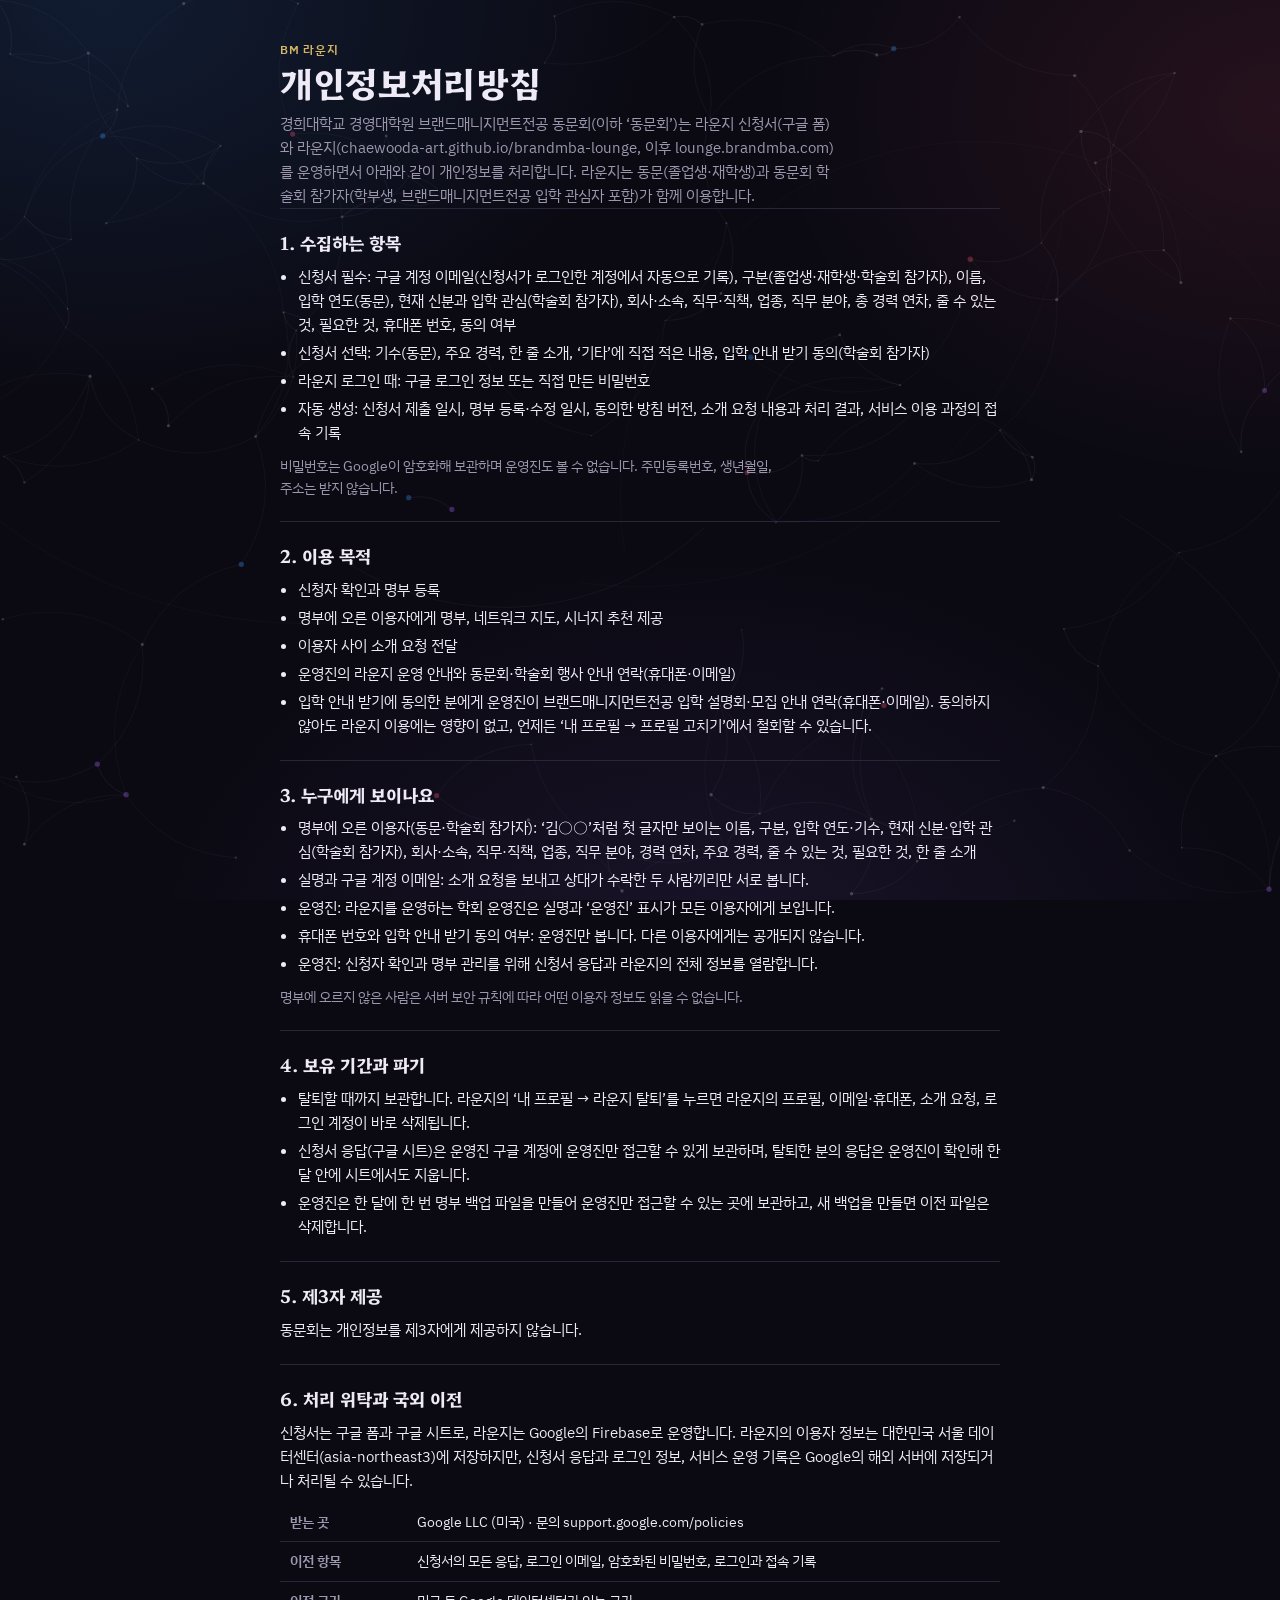
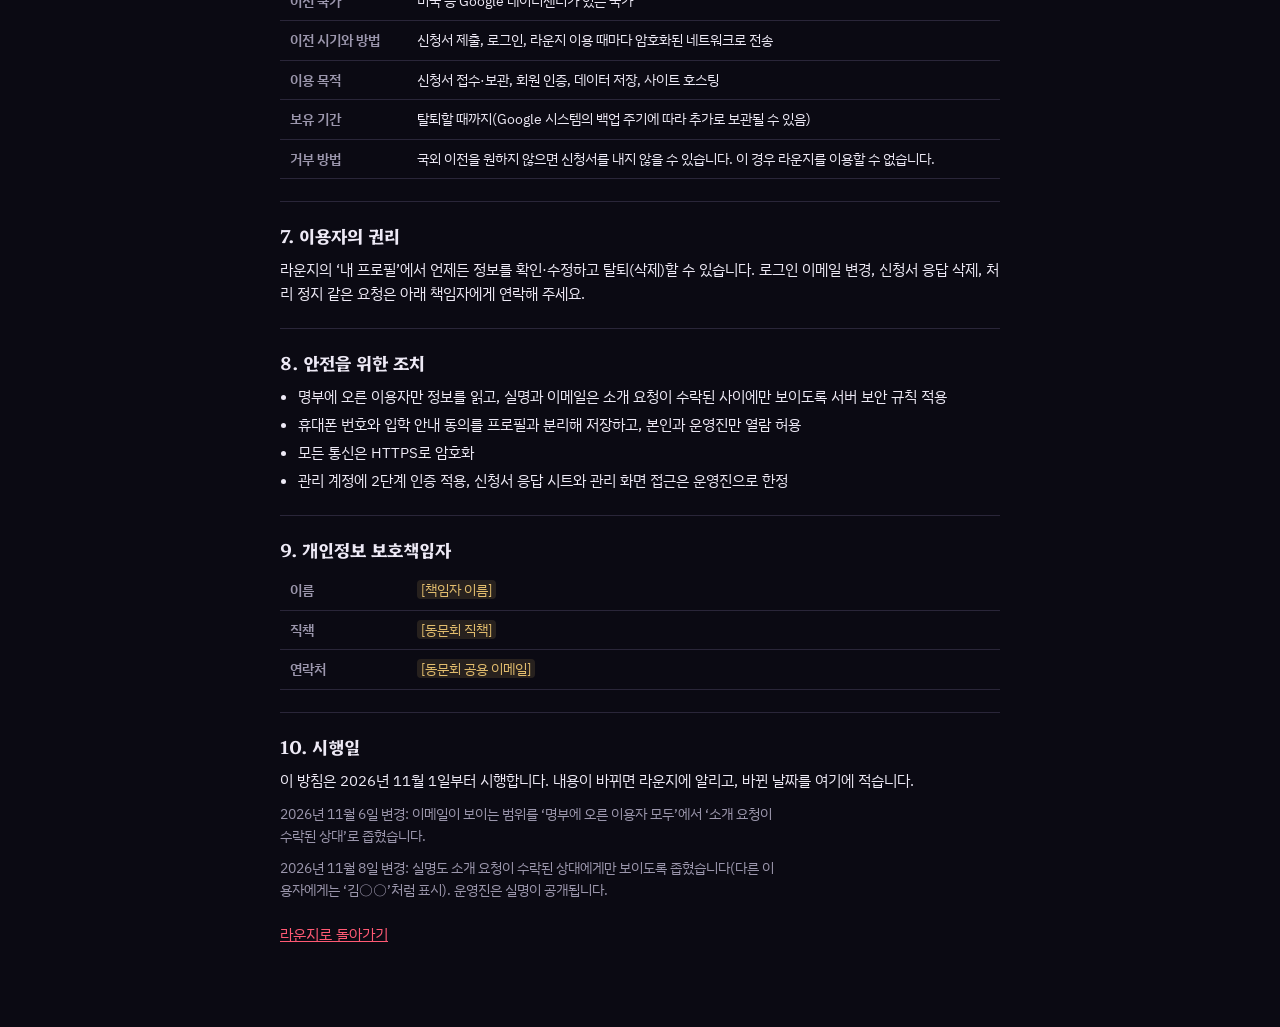
==== commit 5d30bca2: "실명은 소개 요청 수락 뒤에만, 운영진은 실명+운영진 표시 (5판) - 명부(members)엔 '김○○'처럼 가린 이름, 실명은 contacts.name(본인·운영진·수락 상대만 " ====
--- a/public/privacy.html
+++ b/public/privacy.html
@@ -54,8 +54,9 @@
   <section>
     <h2>3. 누구에게 보이나요</h2>
     <ul>
-      <li>명부에 오른 이용자(동문·학술회 참가자): 이름, 구분, 입학 연도·기수, 현재 신분·입학 관심(학술회 참가자), 회사·소속, 직무·직책, 업종, 직무 분야, 경력 연차, 주요 경력, 줄 수 있는 것, 필요한 것, 한 줄 소개</li>
-      <li>구글 계정 이메일: 소개 요청을 보내고 상대가 수락한 두 사람끼리만 서로 봅니다.</li>
+      <li>명부에 오른 이용자(동문·학술회 참가자): ‘김○○’처럼 첫 글자만 보이는 이름, 구분, 입학 연도·기수, 현재 신분·입학 관심(학술회 참가자), 회사·소속, 직무·직책, 업종, 직무 분야, 경력 연차, 주요 경력, 줄 수 있는 것, 필요한 것, 한 줄 소개</li>
+      <li>실명과 구글 계정 이메일: 소개 요청을 보내고 상대가 수락한 두 사람끼리만 서로 봅니다.</li>
+      <li>운영진: 라운지를 운영하는 학회 운영진은 실명과 ‘운영진’ 표시가 모든 이용자에게 보입니다.</li>
       <li>휴대폰 번호와 입학 안내 받기 동의 여부: 운영진만 봅니다. 다른 이용자에게는 공개되지 않습니다.</li>
       <li>운영진: 신청자 확인과 명부 관리를 위해 신청서 응답과 라운지의 전체 정보를 열람합니다.</li>
     </ul>
@@ -98,7 +99,7 @@
   <section>
     <h2>8. 안전을 위한 조치</h2>
     <ul>
-      <li>명부에 오른 이용자만 정보를 읽고, 이메일은 소개 요청이 수락된 사이에만 보이도록 서버 보안 규칙 적용</li>
+      <li>명부에 오른 이용자만 정보를 읽고, 실명과 이메일은 소개 요청이 수락된 사이에만 보이도록 서버 보안 규칙 적용</li>
       <li>휴대폰 번호와 입학 안내 동의를 프로필과 분리해 저장하고, 본인과 운영진만 열람 허용</li>
       <li>모든 통신은 HTTPS로 암호화</li>
       <li>관리 계정에 2단계 인증 적용, 신청서 응답 시트와 관리 화면 접근은 운영진으로 한정</li>
@@ -118,6 +119,7 @@
     <h2>10. 시행일</h2>
     <p>이 방침은 2026년 11월 1일부터 시행합니다. 내용이 바뀌면 라운지에 알리고, 바뀐 날짜를 여기에 적습니다.</p>
     <p class="hint">2026년 11월 6일 변경: 이메일이 보이는 범위를 ‘명부에 오른 이용자 모두’에서 ‘소개 요청이 수락된 상대’로 좁혔습니다.</p>
+    <p class="hint">2026년 11월 8일 변경: 실명도 소개 요청이 수락된 상대에게만 보이도록 좁혔습니다(다른 이용자에게는 ‘김○○’처럼 표시). 운영진은 실명이 공개됩니다.</p>
   </section>
 
   <p><a href="./">라운지로 돌아가기</a></p>
--- a/public/styles.css
+++ b/public/styles.css
@@ -170,6 +170,8 @@
 .badge{display:inline-flex;align-items:center;font-size:.72rem;font-weight:600;padding:2px 9px;border-radius:999px;line-height:1.6;white-space:nowrap;background:var(--sunk);color:var(--muted)}
 .badge.warn{background:var(--warn-soft);color:var(--warn)}
 .badge.ok{background:var(--ok-soft);color:var(--ok)}
+.staff-tag{font-family:var(--body);font-size:.7rem;background:rgba(212,182,101,.16);color:var(--gold);border:1px solid rgba(212,182,101,.4);padding:0 8px;border-radius:999px;font-weight:600;line-height:1.6;margin-left:6px;vertical-align:middle}
+.nv-staff{background:rgba(212,182,101,.16)!important;color:var(--st-gold)!important}
 .me-tag{font-family:var(--body);font-size:.7rem;background:var(--crimson);color:var(--crimson-ink);padding:1px 8px;border-radius:999px;font-weight:600;line-height:1.6}
 
 /* ---------- 명부 ---------- */
